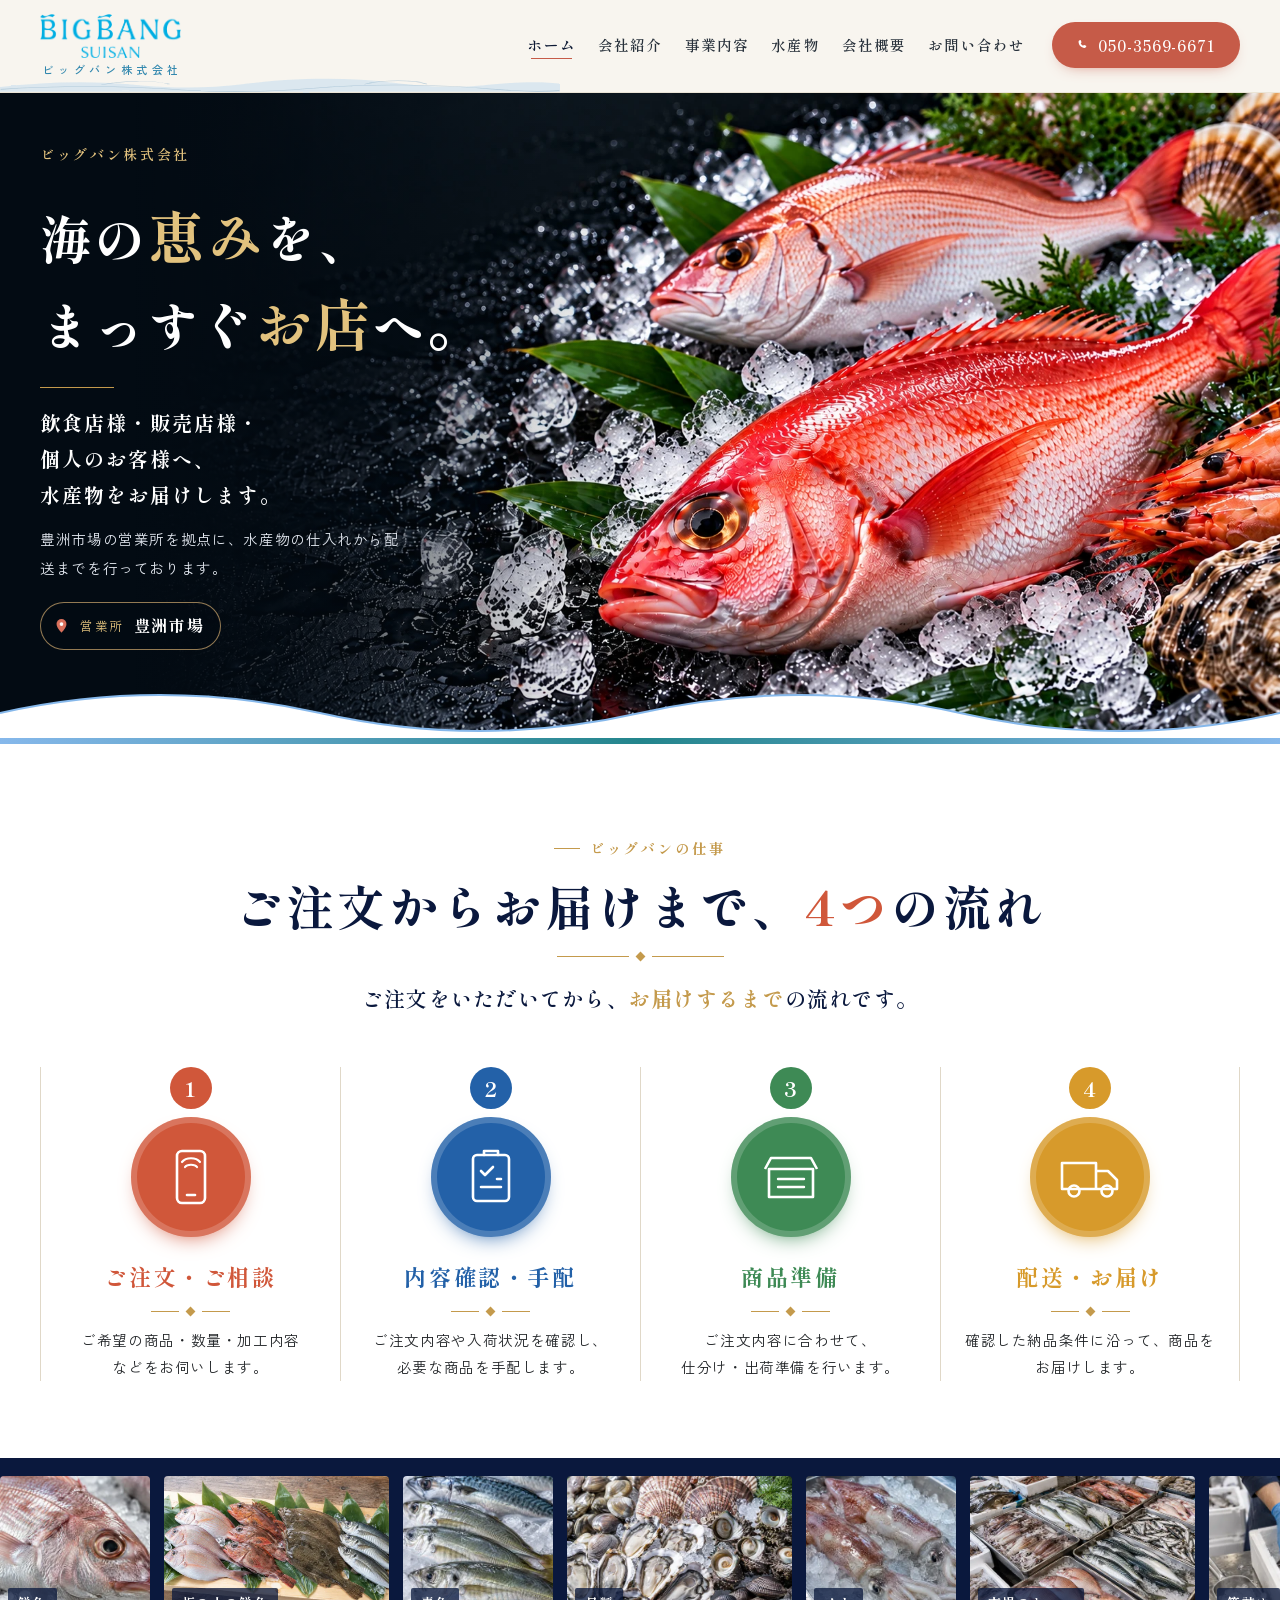
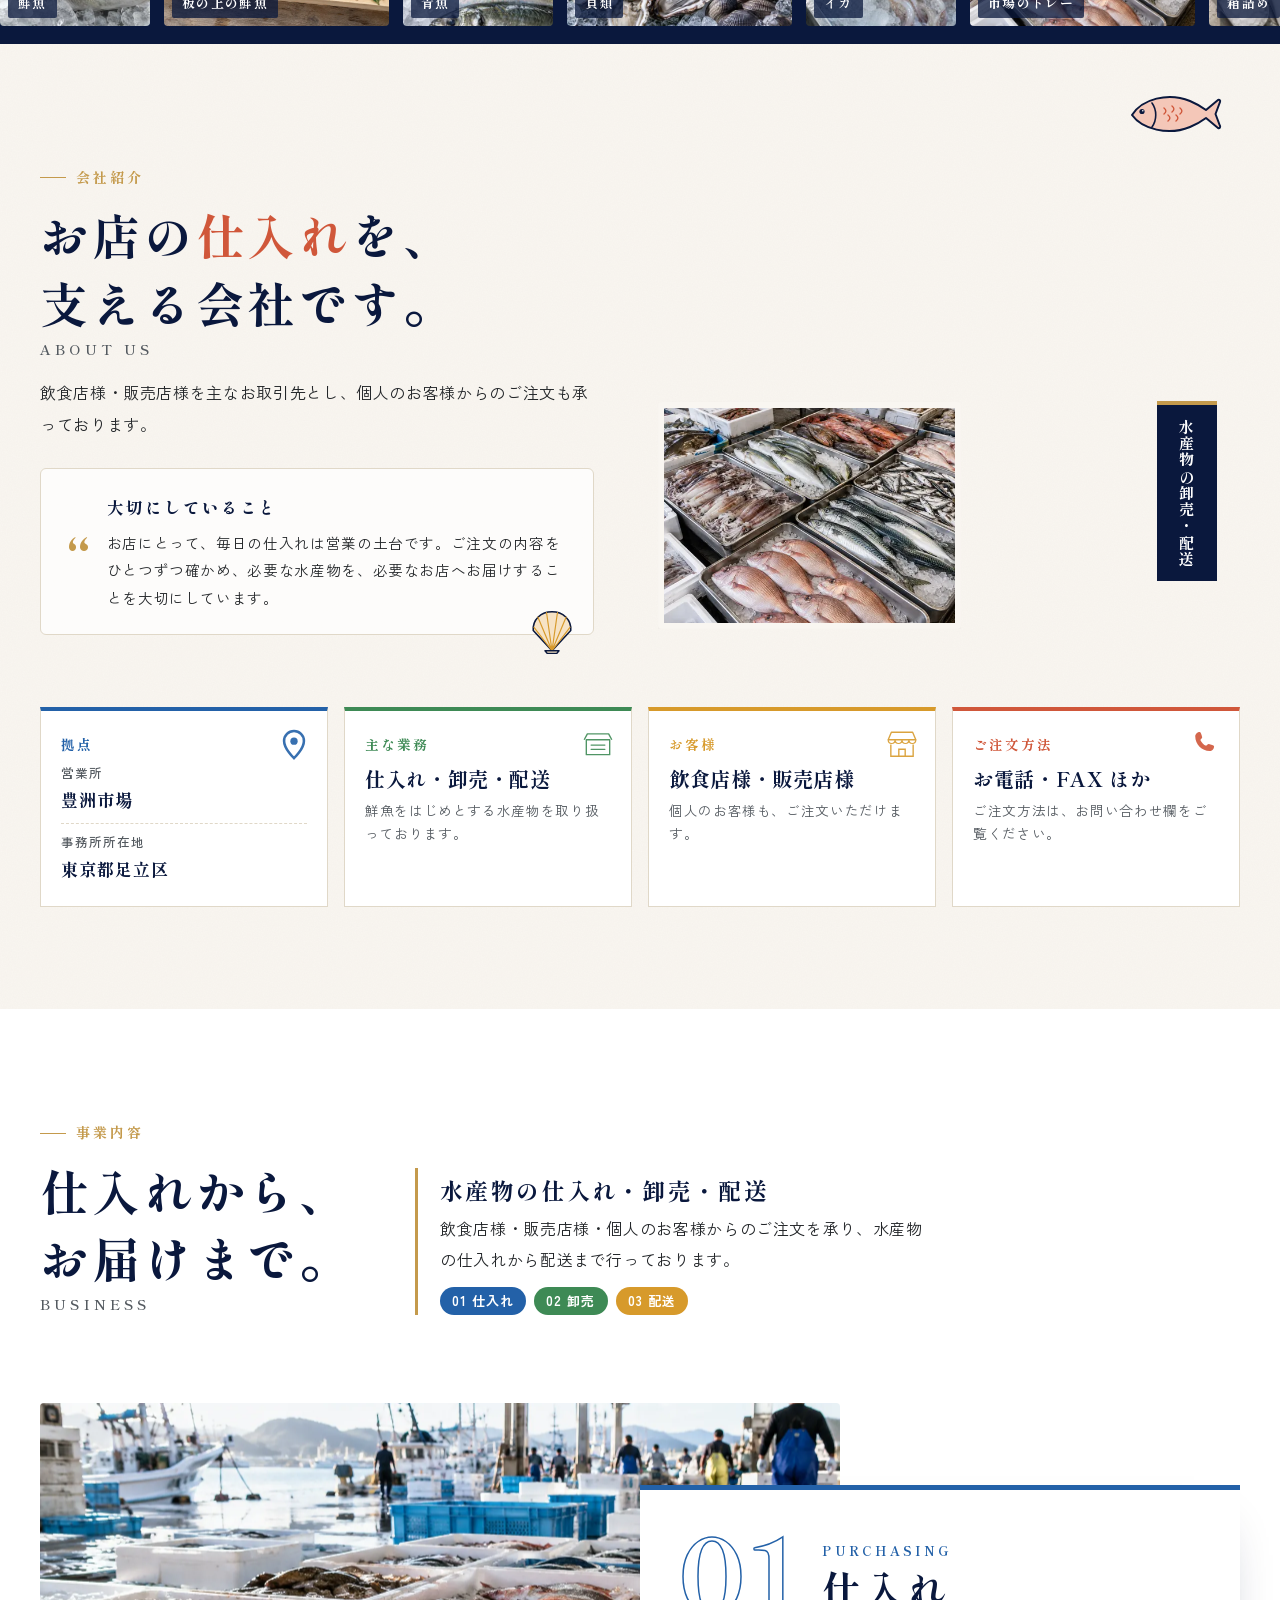
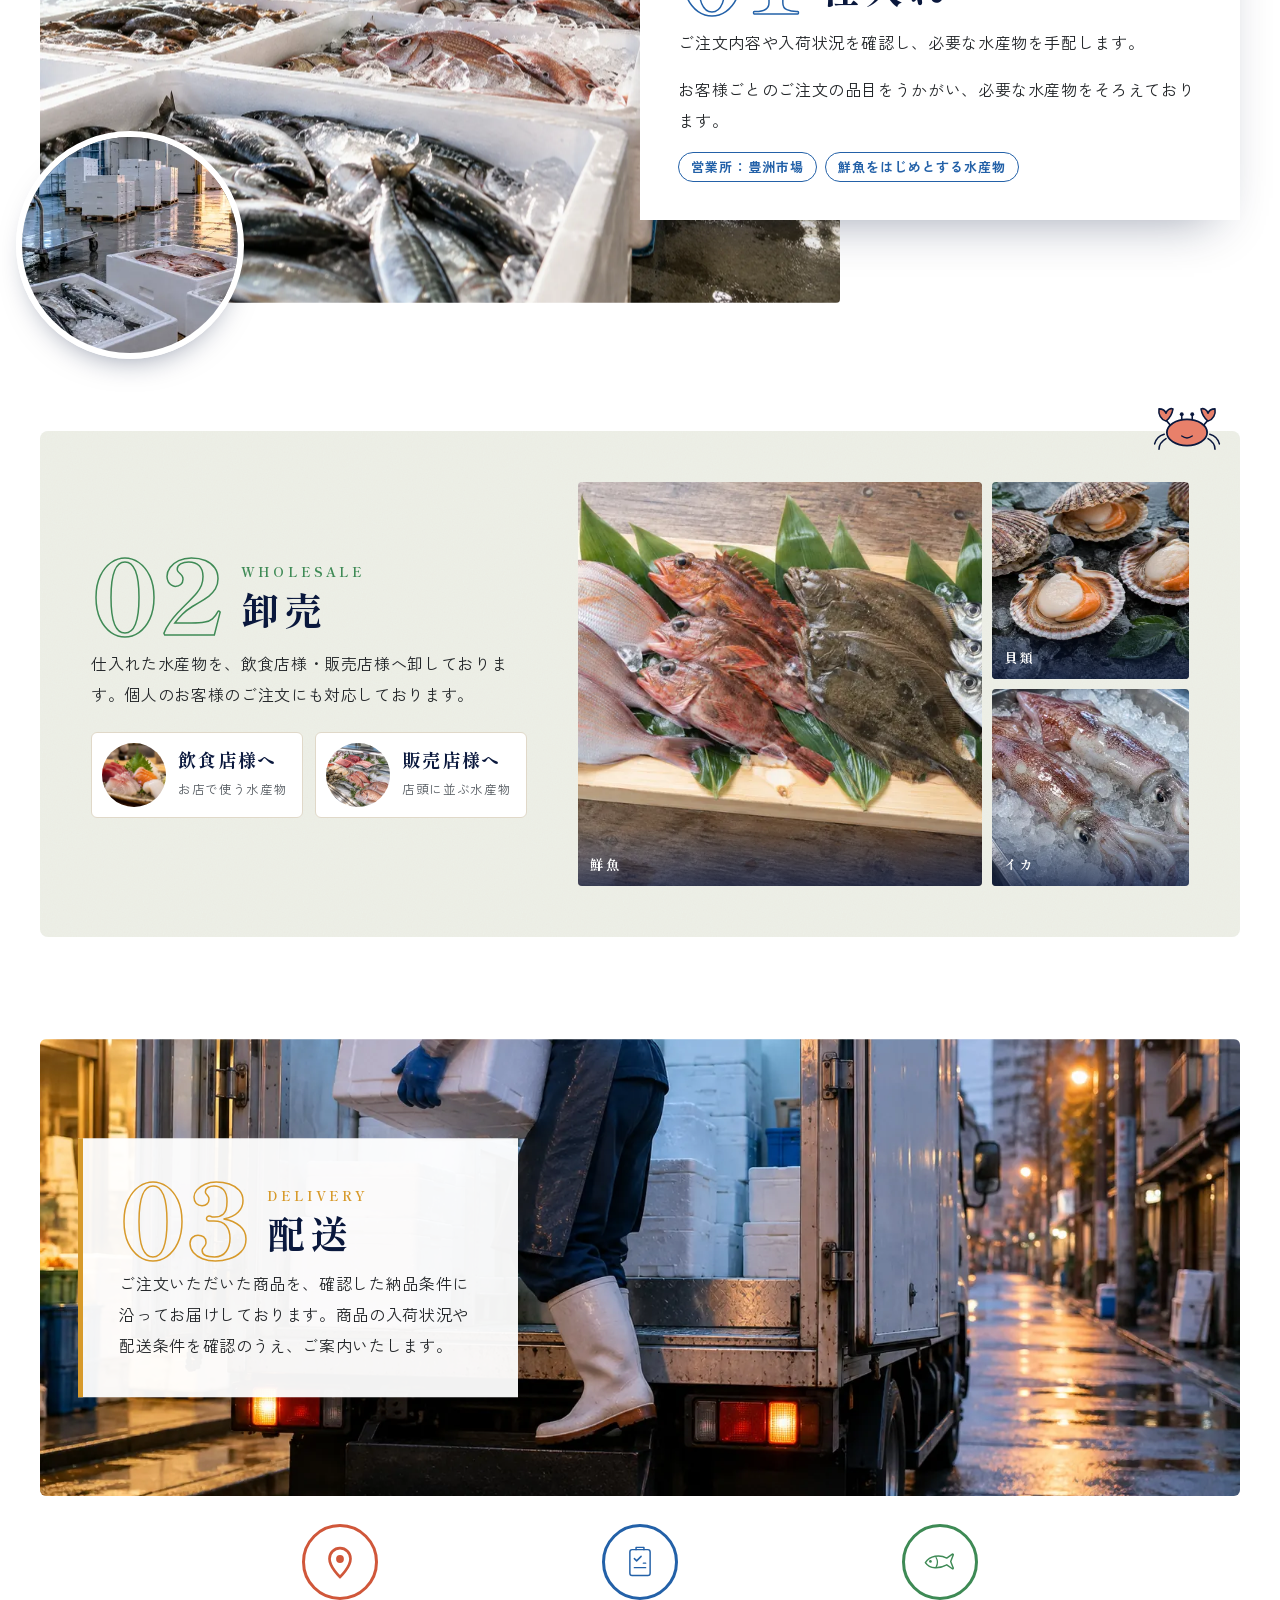
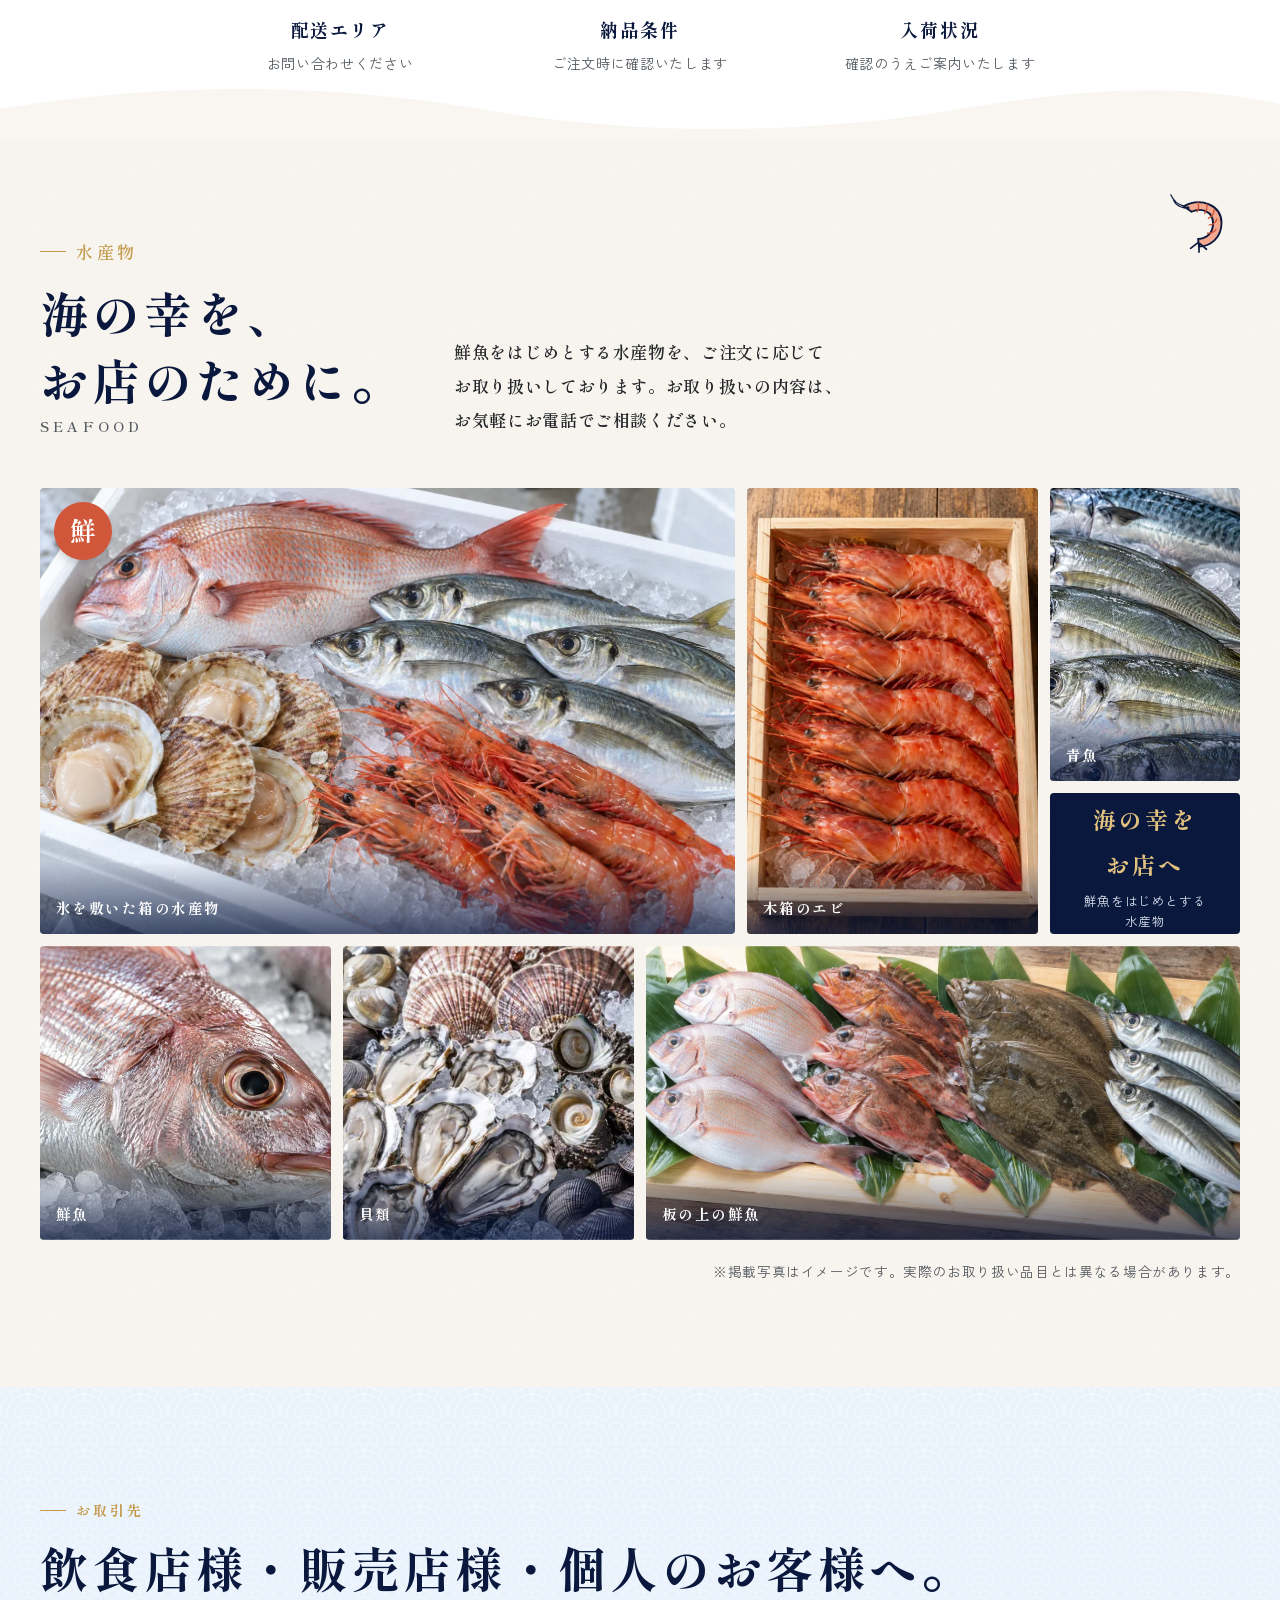
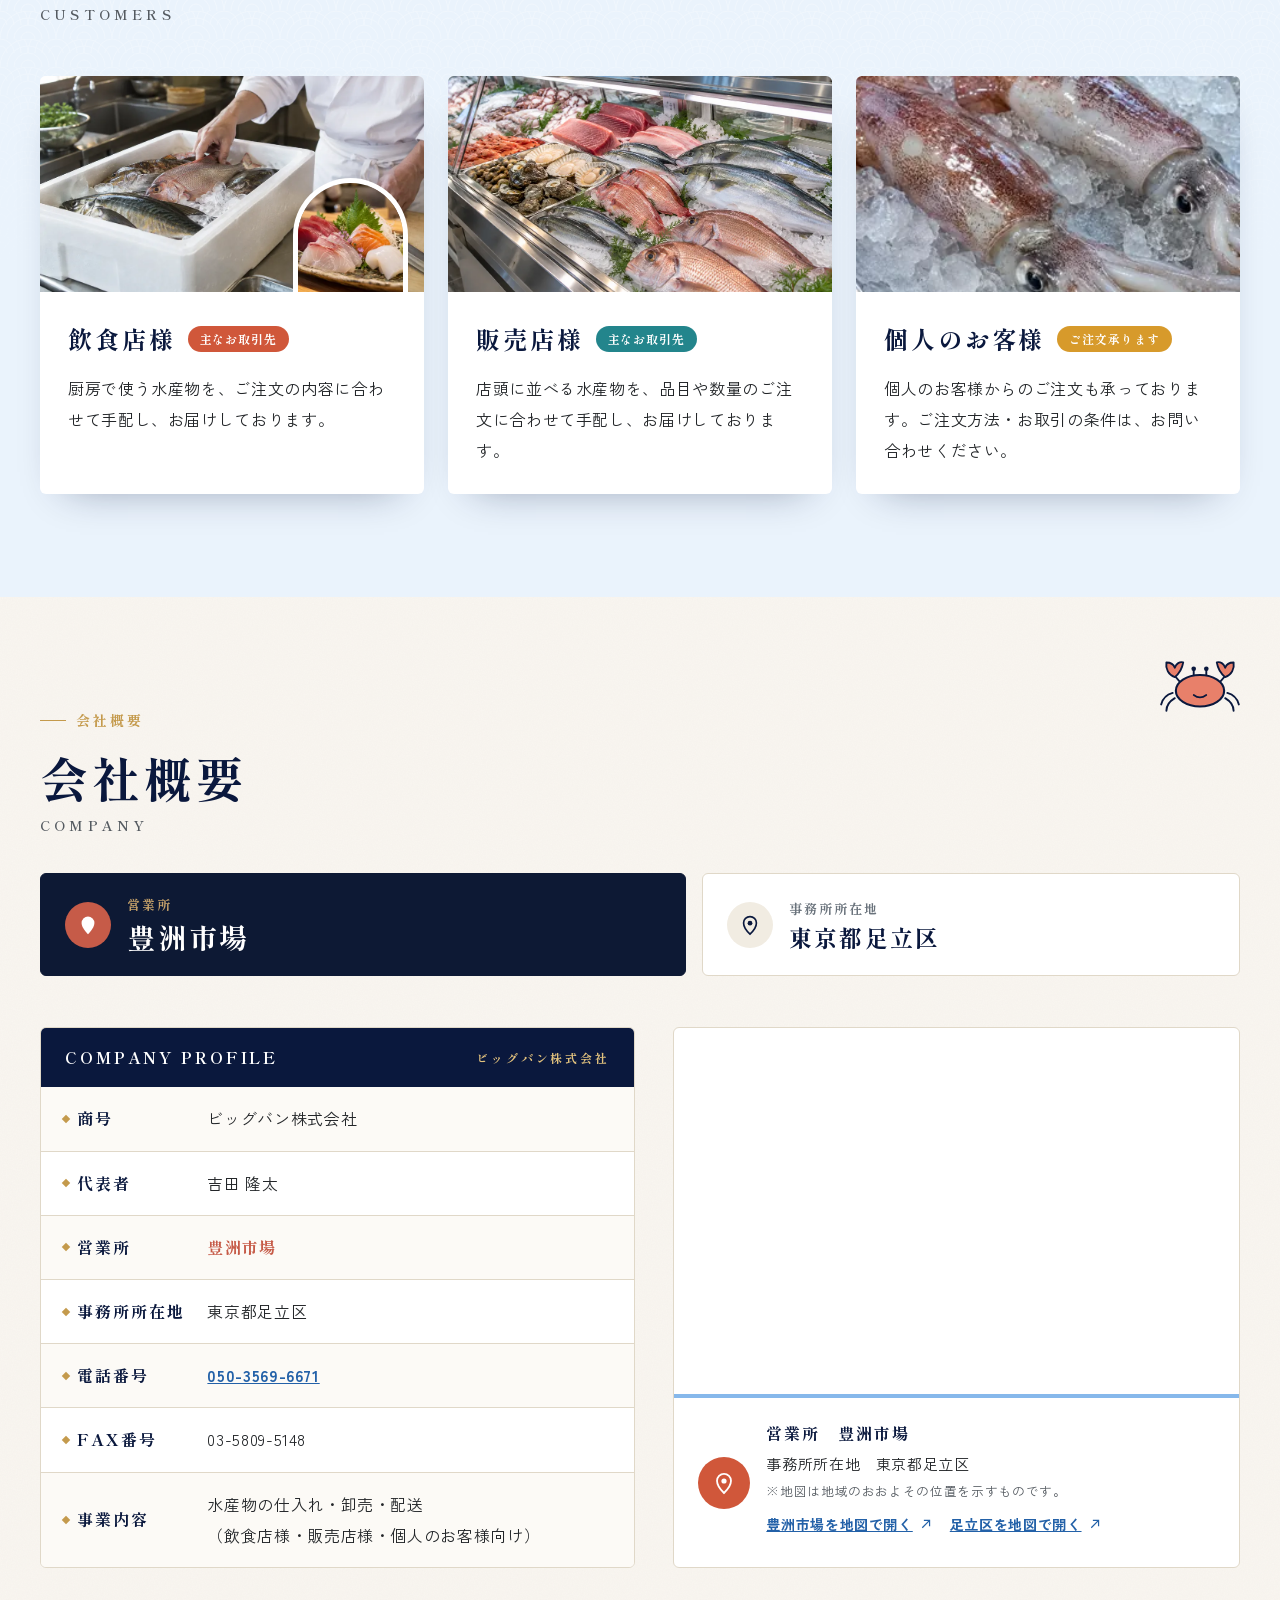
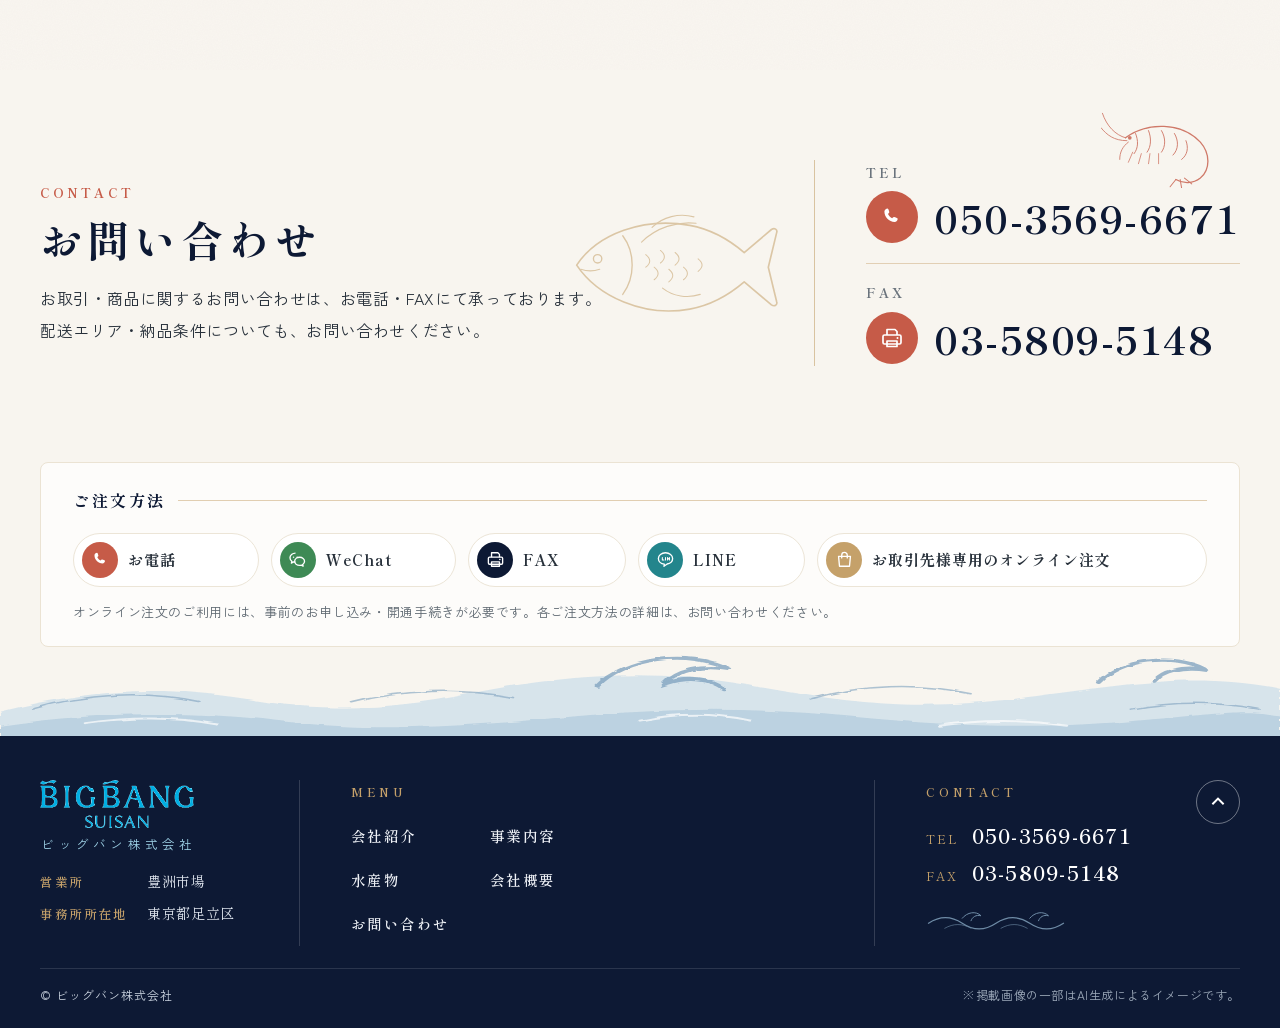
==== index.html @ 85c8528f "初版公開：ビッグバン株式会社 公式サイト v1.0.0 - index.html（トップページ）、404.html、robots.txt - assets/css・js・images に整理（相対パス" ====
<!DOCTYPE html>
<html lang="ja">
<head>
<meta charset="UTF-8">
<meta name="viewport" content="width=device-width, initial-scale=1">
<title>ビッグバン株式会社｜東京都足立区の水産会社</title>
<meta name="description" content="ビッグバン株式会社は、豊洲市場に営業所、東京都足立区に事務所を置き、水産物の仕入れ・卸売・配送を行う水産会社です。ご注文・お取引のご相談はお問い合わせください。">
<meta name="format-detection" content="telephone=no">
<meta property="og:title" content="ビッグバン株式会社">
<meta property="og:type" content="website">
<meta property="og:site_name" content="ビッグバン株式会社">
<meta property="og:locale" content="ja_JP">
<meta property="og:description" content="東京都足立区の水産会社、ビッグバン株式会社の会社案内です。">
<meta name="theme-color" content="#f8f5ef">
<link rel="icon" href="assets/images/favicon.svg" type="image/svg+xml">
<link rel="preconnect" href="https://fonts.googleapis.com">
<link rel="preconnect" href="https://fonts.gstatic.com" crossorigin>
<link rel="stylesheet" href="https://fonts.googleapis.com/css2?family=Shippori+Mincho:wght@500;600;700;800&amp;family=Zen+Kaku+Gothic+New:wght@400;500;700&amp;display=swap">
<link rel="stylesheet" href="assets/css/style.css">
</head>
<body>
<a class="skip" href="#main">本文へ移動</a>

<svg class="sprite" width="0" height="0" aria-hidden="true">
  <symbol id="tel" viewBox="0 0 24 24"><path d="M7.6 3.5c.8 0 1.4 2.4 1.7 3.6.2.8-.9 1.5-1.3 2 .8 1.7 2.4 3.4 4.1 4.2.5-.4 1.2-1.5 2-1.3 1.2.3 3.6.9 3.6 1.7 0 1.6-1.4 3.3-3.1 3.3C9.1 17 4.4 12.3 4.4 6.6c0-1.7 1.6-3.1 3.2-3.1z" fill="currentColor"/></symbol>
  <symbol id="i-fish" viewBox="0 0 64 64"><path d="M6 33c8-12 25-15 38-8l10-7c1-.5 2 .4 1.5 1.5L51 31l4.5 11.5c.5 1.1-.5 2-1.5 1.5l-10-7C31 44 14 45 6 33z" fill="none" stroke="currentColor" stroke-width="2.6" stroke-linejoin="round"/><circle cx="15" cy="31" r="2.4" fill="currentColor"/><path d="M25 24c3 5 3 12 0 17" fill="none" stroke="currentColor" stroke-width="2.2" stroke-linecap="round"/></symbol>
  <symbol id="i-box" viewBox="0 0 64 64"><path d="M10 24h44v28H10z" fill="none" stroke="currentColor" stroke-width="2.6" stroke-linejoin="round"/><path d="M6 24l6-11h40l6 11" fill="none" stroke="currentColor" stroke-width="2.6" stroke-linejoin="round"/><path d="M19 34h26M19 42h26" stroke="currentColor" stroke-width="2.4" stroke-linecap="round"/></symbol>
  <symbol id="i-truck" viewBox="0 0 64 64"><path d="M4 18h34v26H4zM38 26h12l9 9v9H38z" fill="none" stroke="currentColor" stroke-width="2.6" stroke-linejoin="round"/><circle cx="16" cy="46" r="5.5" fill="none" stroke="currentColor" stroke-width="2.6"/><circle cx="49" cy="46" r="5.5" fill="none" stroke="currentColor" stroke-width="2.6"/></symbol>
  <symbol id="i-phone" viewBox="0 0 64 64"><rect x="18" y="6" width="28" height="52" rx="5" fill="none" stroke="currentColor" stroke-width="2.6"/><path d="M28 50h8" stroke="currentColor" stroke-width="2.6" stroke-linecap="round"/><path d="M26 22c2-3 10-3 12 0M23 17c4-5 14-5 18 0" fill="none" stroke="currentColor" stroke-width="2.2" stroke-linecap="round"/></symbol>
  <symbol id="i-shop" viewBox="0 0 64 64"><path d="M6 24l6-14h40l6 14z" fill="none" stroke="currentColor" stroke-width="2.6" stroke-linejoin="round"/><path d="M6 24c0 4 3 7 6.5 7S19 28 19 24c0 4 3 7 6.5 7S32 28 32 24c0 4 3 7 6.5 7S45 28 45 24c0 4 3 7 6.5 7S58 28 58 24" fill="none" stroke="currentColor" stroke-width="2.2"/><path d="M11 33v22h42V33M26 55V42h12v13" fill="none" stroke="currentColor" stroke-width="2.6"/></symbol>
  <symbol id="i-check" viewBox="0 0 64 64"><g fill="none" stroke="currentColor" stroke-width="2.6" stroke-linejoin="round" stroke-linecap="round"><rect x="14" y="10" width="36" height="46" rx="4"/><path d="M25 10V6h14v4"/><path d="M22 26l4 4 8-8M22 42h20M38 34h4"/></g></symbol>
  <symbol id="i-pin" viewBox="0 0 24 24"><path d="M12 22s7-6.6 7-12.2A7 7 0 0 0 5 9.8C5 15.4 12 22 12 22z" fill="none" stroke="currentColor" stroke-width="1.8"/><circle cx="12" cy="10" r="2.6" fill="currentColor"/></symbol>
  <filter id="ink-rough" x="-5%" y="-20%" width="110%" height="140%"><feTurbulence type="fractalNoise" baseFrequency=".035 .09" numOctaves="2" seed="7"/><feDisplacementMap in="SourceGraphic" scale="6"/></filter>
  <symbol id="ink-wave-wide" viewBox="0 0 1200 160"><g filter="url(#ink-rough)"><path d="M0 112C80 78 150 70 230 92S370 108 440 84 600 40 700 70 860 112 960 90 1120 50 1200 76V160H0z" fill="#c9dcea" opacity=".75"/><path d="M0 134C90 112 180 110 260 126S420 138 520 122 700 104 800 120 980 140 1080 124 1170 112 1200 118V160H0z" fill="#9dbdd6" opacity=".55"/><path d="M560 72c24-44 86-58 124-26-26-8-50 2-60 22 22-12 44-6 54 8M1030 66c20-36 70-46 100-20-22-6-40 2-48 18" fill="none" stroke="#6f97b8" stroke-width="5" stroke-linecap="round" opacity=".75"/><path d="M30 108c50-24 104-30 156-12M330 98c46-20 100-24 150-8M760 92c46-22 100-26 150-8M1060 108c40-12 80-12 120 0" fill="none" stroke="#6f97b8" stroke-width="2.4" stroke-linecap="round" opacity=".6"/><path d="M80 130c40-10 84-10 124 2M600 126c34-12 70-12 104 0M880 134c40-10 80-10 120 0" fill="none" stroke="#ffffff" stroke-width="3" stroke-linecap="round" opacity=".7"/></g></symbol>
  <symbol id="ink-wave-thin" viewBox="0 0 600 60"><g filter="url(#ink-rough)"><path d="M0 40c50-18 100-22 150-6 40 12 76 10 112-4 50-20 110-24 160-4 40 16 70 18 104 6 30-10 52-10 74-4v28H0z" fill="#d3e4ef" opacity=".9"/><path d="M0 48c70-14 130-12 196 2 50 10 96 6 140-6 60-16 130-14 196 4 30 8 50 8 68 4" fill="none" stroke="#8fb2cc" stroke-width="2" stroke-linecap="round" opacity=".7"/><path d="M110 32c22-14 52-16 70-2M392 30c20-14 50-14 66 0" fill="none" stroke="#8fb2cc" stroke-width="1.6" stroke-linecap="round" opacity=".7"/></g></symbol>
  <symbol id="wave-lines" viewBox="0 0 240 40"><g fill="none" stroke="currentColor" stroke-linecap="round"><path d="M4 26c18-12 36-12 54 0s36 12 54 0 36-12 54 0 36 12 54 0" stroke-width="2"/><path d="M30 34c14-8 28-8 42 0M120 34c14-8 28-8 42 0" stroke-width="1.4" opacity=".7"/><path d="M58 18c8-10 22-12 30-4-8-2-14 2-16 8M166 18c8-10 22-12 30-4-8-2-14 2-16 8" stroke-width="1.6"/></g></symbol>
  <symbol id="fish-line" viewBox="0 0 220 120"><g fill="none" stroke="currentColor" stroke-linecap="round" stroke-linejoin="round"><path d="M14 62c20-30 64-46 108-38 22 4 38 14 52 26l26-22c3-2 6 0 5 3l-8 33 8 33c1 3-2 5-5 3l-26-22c-14 12-30 22-52 26C78 112 34 92 14 62z" stroke-width="1.6"/><path d="M58 34c12 16 12 40 0 56" stroke-width="1.3"/><path d="M76 40c14-14 34-20 52-18M86 26c10-10 26-14 40-10" stroke-width="1.1"/><path d="M80 52c5 4 5 8 0 12M94 48c5 4 5 8 0 12M108 50c5 4 5 8 0 12M88 64c5 4 5 8 0 12M102 66c5 4 5 8 0 12M116 64c5 4 5 8 0 12M130 56c5 4 5 8 0 12" stroke-width="1"/><path d="M96 84c10 8 24 10 36 6" stroke-width="1.1"/><circle cx="34" cy="56" r="4" stroke-width="1.3"/><path d="M18 66c6 2 12 2 18 0" stroke-width="1.1"/></g></symbol>
  <symbol id="ebi-line" viewBox="0 0 160 110"><g fill="none" stroke="currentColor" stroke-linecap="round" stroke-linejoin="round"><path d="M34 40c30-22 78-22 104 6 14 16 14 38 0 50-10 8-24 8-34 2" stroke-width="1.8"/><path d="M48 34c4 10 4 20-2 28M66 30c4 10 4 22-2 30M84 30c6 10 6 22 0 30M102 34c6 10 6 22-2 30M118 44c4 10 2 20-6 26" stroke-width="1.3"/><path d="M104 98l-8 10M110 98l2 12M116 96l10 8" stroke-width="1.4"/><path d="M34 40C20 36 8 24 2 6M36 44C18 44 8 36 0 26M38 46c-8 6-12 14-12 24" stroke-width="1.2"/><path d="M44 60l-6 14M56 62l-4 14M68 62l-2 14M80 62v14" stroke-width="1.1"/><circle cx="40" cy="40" r="2.6" fill="currentColor" stroke="none"/></g></symbol>
  <symbol id="i-fax" viewBox="0 0 24 24"><g fill="none" stroke="currentColor" stroke-width="1.7" stroke-linejoin="round"><path d="M7 9V3.5h8l2 2V9"/><rect x="3" y="9" width="18" height="9" rx="1.5"/><path d="M7 15h10v5.5H7z"/></g><circle cx="17.5" cy="12" r="1" fill="currentColor"/></symbol>
  <symbol id="i-chat2" viewBox="0 0 24 24"><g fill="none" stroke="currentColor" stroke-width="1.7" stroke-linejoin="round"><path d="M9.5 4C5.4 4 2.5 6.6 2.5 9.8c0 1.8.9 3.4 2.4 4.4l-.6 2.3 2.7-1.4c.8.2 1.6.3 2.5.3"/><path d="M14.8 9.2c-3.6 0-6.4 2.3-6.4 5.1s2.8 5.1 6.4 5.1c.7 0 1.4-.1 2-.3l2.3 1.2-.5-2c1.4-.9 2.3-2.4 2.3-4 0-2.8-2.8-5.1-6.1-5.1z"/></g><circle cx="7" cy="9" r=".9" fill="currentColor"/><circle cx="11.5" cy="9" r=".9" fill="currentColor"/></symbol>
  <symbol id="i-chat" viewBox="0 0 24 24"><path d="M12 3.5c-5 0-9 3.2-9 7.2 0 3.6 3.2 6.6 7.5 7.1l-.4 2.7 4-2.8c3.8-.8 6.9-3.6 6.9-7 0-4-4-7.2-9-7.2z" fill="none" stroke="currentColor" stroke-width="1.7" stroke-linejoin="round"/><path d="M8 9.5v3.2h2M12 9.5v3.2M14.5 12.7V9.5l2.5 3.2V9.5" fill="none" stroke="currentColor" stroke-width="1.3" stroke-linecap="round" stroke-linejoin="round"/></symbol>
  <symbol id="i-bag" viewBox="0 0 24 24"><g fill="none" stroke="currentColor" stroke-width="1.7" stroke-linejoin="round"><path d="M4.5 8h15l-1.2 12.5H5.7z"/><path d="M8.5 10V6.5a3.5 3.5 0 0 1 7 0V10" stroke-linecap="round"/></g></symbol>
  <symbol id="i-pin2" viewBox="0 0 24 24"><path d="M12 22s7-6.6 7-12.2A7 7 0 0 0 5 9.8C5 15.4 12 22 12 22z" fill="currentColor"/><circle cx="12" cy="10" r="2.6" fill="#fff"/></symbol>
  <symbol id="tai" viewBox="0 0 120 60"><path d="M10 31c10-16 36-23 58-14 7 3 12 6 16 9l12-10c1.5-.6 2.6.6 2 2l-4.5 12 4.5 12c.6 1.4-.5 2.6-2 2l-12-10c-4 3-9 6-16 9-22 9-48 2-58-12z" fill="#f4c7b8" stroke="#0a183d" stroke-width="2" stroke-linejoin="round"/><path d="M30 19c5 7 5 17 0 24" fill="none" stroke="#0a183d" stroke-width="1.6" stroke-linecap="round"/><path d="M42 24c2.5 2 2.5 4 0 6M50 22c2.5 2 2.5 4 0 6M58 24c2.5 2 2.5 4 0 6M46 31c2.5 2 2.5 4 0 6M54 31c2.5 2 2.5 4 0 6" fill="none" stroke="#d0573a" stroke-width="1.4" stroke-linecap="round"/><circle cx="20" cy="27.5" r="2.6" fill="#0a183d"/><circle cx="20.8" cy="26.7" r=".8" fill="#fff"/></symbol>
  <symbol id="ebi" viewBox="0 0 64 64"><path d="M16 14C34 4 56 13 56 32c0 16-12 25-24 25l-1-8c10 0 16-7 16-17 0-12-12-17-23-12z" fill="#f2a98f" stroke="#0a183d" stroke-width="2" stroke-linejoin="round"/><path d="M31 10c1 4 1 7-1 10M40 12c1 3 0 7-2 10M48 18c0 3-2 7-6 9M51 28c-1 4-5 6-8 6M50 39c-2 3-6 4-9 4" fill="none" stroke="#d0573a" stroke-width="1.5" stroke-linecap="round"/><path d="M31 53l-8 6M32 55v8M33 54l7 6" fill="none" stroke="#0a183d" stroke-width="1.8" stroke-linecap="round"/><path d="M16 14C9 12 4 7 2 2M17 16C11 15 7 12 5 8" fill="none" stroke="#0a183d" stroke-width="1.4" stroke-linecap="round"/><circle cx="20" cy="16" r="1.8" fill="#0a183d"/></symbol>
  <symbol id="kani" viewBox="0 0 80 60"><path d="M14 38c-7 2-10 7-11 11M16 43c-5 3-8 7-8 12M66 38c7 2 10 7 11 11M64 43c5 3 8 7 8 12" fill="none" stroke="#0a183d" stroke-width="1.8" stroke-linecap="round"/><path d="M16 23c-6-2-9-8-8-14 5 0 7 2 8 5 1-4 5-6 8-5-1 6-3 10-8 14z" fill="#e8806a" stroke="#0a183d" stroke-width="1.8" stroke-linejoin="round"/><path d="M64 23c6-2 9-8 8-14-5 0-7 2-8 5-1-4-5-6-8-5 1 6 3 10 8 14z" fill="#e8806a" stroke="#0a183d" stroke-width="1.8" stroke-linejoin="round"/><path d="M17 23l6 7M63 23l-6 7" stroke="#0a183d" stroke-width="1.8" stroke-linecap="round"/><ellipse cx="40" cy="36" rx="23" ry="15" fill="#e8806a" stroke="#0a183d" stroke-width="2"/><path d="M34 21v-5M46 21v-5" stroke="#0a183d" stroke-width="1.8" stroke-linecap="round"/><circle cx="34" cy="15" r="2.2" fill="#0a183d"/><circle cx="46" cy="15" r="2.2" fill="#0a183d"/><path d="M34 40c4 3 8 3 12 0" fill="none" stroke="#0a183d" stroke-width="1.6" stroke-linecap="round"/></symbol>
  <symbol id="kai" viewBox="0 0 64 60"><path d="M32 56L8 30C7 16 18 6 32 6s25 10 24 24z" fill="#f6e3c6" stroke="#0a183d" stroke-width="2" stroke-linejoin="round"/><path d="M32 56L14 13M32 56l-7-49M32 56l7-49M32 56L50 13M32 56L9 26M32 56l23-30" fill="none" stroke="#d79a2b" stroke-width="1.5" stroke-linecap="round"/><path d="M23 56h18l-3 3.5H26z" fill="#f6e3c6" stroke="#0a183d" stroke-width="1.8" stroke-linejoin="round"/></symbol>
</svg>

<header class="hd">
  <div class="wrap hd-in">
    <a class="brand" href="#top" aria-label="ビッグバン株式会社 トップへ">
      <img class="brand-logo" src="assets/images/logo-bigbang-suisan.png" width="301" height="94" alt="BIGBANG SUISAN">
      <span><span class="brand-name">ビッグバン株式会社</span><span class="brand-sub"><span class="nb">水産物の仕入れ・卸売・配送</span><span class="sep">｜</span><span class="nb">東京都足立区</span></span></span>
    </a>
    <p class="hd-tag"><span>水産物の仕入れ・卸売・配送</span><span><b>営業所</b>豊洲市場</span></p>
    <button class="menu-btn" type="button" aria-expanded="false" aria-controls="gnav" aria-label="メニューを開く"><span></span></button>
    <nav class="gnav" id="gnav" aria-label="メインメニュー">
      <ul>
        <li><a href="#top" aria-current="page">ホーム</a></li>
        <li><a href="#about">会社紹介</a></li>
        <li><a href="#business">事業内容</a></li>
        <li><a href="#goods">水産物</a></li>
        <li><a href="#company">会社概要</a></li>
        <li><a href="#contact">お問い合わせ</a></li>
        <li><a class="tel-nav" href="tel:05035696671"><svg aria-hidden="true"><use href="#tel"/></svg><span class="tel">050-3569-6671</span></a></li>
      </ul>
    </nav>
  </div>
  <svg class="hd-wave" viewBox="0 0 600 60" preserveAspectRatio="none" aria-hidden="true"><use href="#ink-wave-thin"/></svg>
</header>

<main id="main" tabindex="-1">
  <section class="hero hero-photo" id="top" aria-label="トップ">
  <figure class="hero-photo-bg"><img src="assets/images/hero-seafood-1672.webp" srcset="assets/images/hero-seafood-1000.webp 1000w, assets/images/hero-seafood-1672.webp 1672w" sizes="(max-width:640px) 160vw, (max-width:960px) 120vw, 1200px" width="1672" height="941" alt="氷の上に並ぶ鮮魚と海の幸のイメージ" fetchpriority="high"></figure>
  <div class="wrap hero-photo-in">
    <div class="hero-photo-txt no-cta">
      <h1>ビッグバン株式会社</h1>
      <p class="catch"><span class="nb">海の<b>恵み</b>を、</span><br><span class="nb">まっすぐ<b>お店</b>へ。</span></p>
      <p class="hero-photo-sub">飲食店様・販売店様・<br>個人のお客様へ、<br>水産物をお届けします。</p>
      <p class="hero-lead">豊洲市場の営業所を拠点に、水産物の仕入れから配送までを行っております。</p>
      <p class="hero-base"><svg aria-hidden="true"><use href="#i-pin2"/></svg><span class="hb-k">営業所</span><span class="hb-v">豊洲市場</span></p>
    </div>
  </div>
  <svg aria-hidden="true" class="wave-bottom" preserveaspectratio="none" viewbox="0 0 1440 56"><path d="M0 30c120-24 240-24 360 0s240 24 360 0 240-24 360 0 240 24 360 0v26H0z" fill="#ffffff"></path><path d="M0 30c120-24 240-24 360 0s240 24 360 0 240-24 360 0 240 24 360 0" fill="none" stroke="#86b8eb" stroke-width="2"></path></svg>
</section>
  <section class="pillars" aria-labelledby="p-h">
    <div class="wrap center">
      <p class="kicker">ビッグバンの仕事</p>
      <h2 class="h2" id="p-h"><span class="nb">ご注文から</span><span class="nb">お届けまで、</span><span class="nb"><em>4つ</em>の流れ</span></h2>
      <p class="dia" aria-hidden="true"><i></i></p>
      <p class="lead"><span class="nb">ご注文をいただいてから、</span><span class="nb"><b>お届けするまで</b>の流れです。</span></p>
      <ol class="p-list">
        <li class="rv c-shu"><span class="p-no">1</span><span class="p-ic"><svg aria-hidden="true"><use href="#i-phone"/></svg></span><h3><span class="nb">ご注文・</span><span class="nb">ご相談</span></h3><p class="dia" aria-hidden="true"><i></i></p><p><span class="nb">ご希望の商品・</span><span class="nb">数量・加工内容</span><span class="nb">などを</span><span class="nb">お伺いします。</span></p></li>
        <li class="rv d1 c-ruri"><span class="p-no">2</span><span class="p-ic"><svg aria-hidden="true"><use href="#i-check"/></svg></span><h3><span class="nb">内容確認・</span><span class="nb">手配</span></h3><p class="dia" aria-hidden="true"><i></i></p><p><span class="nb">ご注文内容や</span><span class="nb">入荷状況を確認し、</span><span class="nb">必要な商品を</span><span class="nb">手配します。</span></p></li>
        <li class="rv d2 c-take"><span class="p-no">3</span><span class="p-ic"><svg aria-hidden="true"><use href="#i-box"/></svg></span><h3>商品準備</h3><p class="dia" aria-hidden="true"><i></i></p><p><span class="nb">ご注文内容に</span><span class="nb">合わせて、</span><span class="nb">仕分け・出荷準備を</span><span class="nb">行います。</span></p></li>
        <li class="rv d3 c-yamabuki"><span class="p-no">4</span><span class="p-ic"><svg aria-hidden="true"><use href="#i-truck"/></svg></span><h3><span class="nb">配送・</span><span class="nb">お届け</span></h3><p class="dia" aria-hidden="true"><i></i></p><p><span class="nb">確認した</span><span class="nb">納品条件に沿って、</span><span class="nb">商品を</span><span class="nb">お届けします。</span></p></li>
      </ol>
    </div>
  </section>
  <section class="strip" aria-label="水産物と仕事のイメージ写真">
    <div class="strip-track">
      <figure><img src="assets/images/fresh-fish-320.webp" width="320" height="320" alt="氷の上の鮮魚のイメージ"><figcaption>鮮魚</figcaption></figure>
      <figure><img src="assets/images/seafood-board-760.webp" width="760" height="507" alt="板の上に並ぶ鮮魚のイメージ"><figcaption>板の上の鮮魚</figcaption></figure>
      <figure><img src="assets/images/blue-fish-320.webp" width="320" height="320" alt="氷の上の青魚のイメージ"><figcaption>青魚</figcaption></figure>
      <figure><img src="assets/images/shellfish-560.webp" width="560" height="373" alt="氷の上の貝類のイメージ"><figcaption>貝類</figcaption></figure>
      <figure><img src="assets/images/squid-320.webp" width="320" height="320" alt="氷の上のイカのイメージ"><figcaption>イカ</figcaption></figure>
      <figure><img src="assets/images/market-trays-560.webp" width="560" height="373" alt="トレーに並ぶ水産物のイメージ"><figcaption>市場のトレー</figcaption></figure>
      <figure><img src="assets/images/packing-480.webp" width="480" height="320" alt="鮮魚を氷の箱に入れるイメージ"><figcaption>箱詰め</figcaption></figure>
      <figure aria-hidden="true"><img src="assets/images/fresh-fish-320.webp" width="320" height="320" alt=""><figcaption>鮮魚</figcaption></figure>
      <figure aria-hidden="true"><img src="assets/images/seafood-board-760.webp" width="760" height="507" alt=""><figcaption>板の上の鮮魚</figcaption></figure>
      <figure aria-hidden="true"><img src="assets/images/blue-fish-320.webp" width="320" height="320" alt=""><figcaption>青魚</figcaption></figure>
      <figure aria-hidden="true"><img src="assets/images/shellfish-560.webp" width="560" height="373" alt=""><figcaption>貝類</figcaption></figure>
      <figure aria-hidden="true"><img src="assets/images/squid-320.webp" width="320" height="320" alt=""><figcaption>イカ</figcaption></figure>
      <figure aria-hidden="true"><img src="assets/images/market-trays-560.webp" width="560" height="373" alt=""><figcaption>市場のトレー</figcaption></figure>
      <figure aria-hidden="true"><img src="assets/images/packing-480.webp" width="480" height="320" alt=""><figcaption>箱詰め</figcaption></figure>
    </div>
  </section>
  <section class="about washi" id="about" aria-labelledby="about-h">
    <svg class="x1 deco-fish sway" viewBox="0 0 120 60" aria-hidden="true"><use href="#tai"/></svg>
    <div class="wrap">
      <div class="about-grid">
        <div class="about-txt rv">
          <p class="kicker">会社紹介</p>
          <h2 class="h2" id="about-h"><span class="nb">お店の<em>仕入れ</em>を、</span><br><span class="nb">支える会社です。</span><span class="en">ABOUT US</span></h2>
          <p>飲食店様・販売店様を主なお取引先とし、個人のお客様からのご注文も承っております。</p>
          <div class="promise promise-in">
            <span class="q" aria-hidden="true">“</span>
            <div>
              <h3>大切にしていること</h3>
              <p>お店にとって、毎日の仕入れは営業の土台です。ご注文の内容をひとつずつ確かめ、必要な水産物を、必要なお店へお届けすることを大切にしています。</p>
            </div>
            <svg class="x2 deco-fish sway" viewBox="0 0 64 60" aria-hidden="true"><use href="#kai"/></svg>
          </div>
        </div>
        <div class="about-pics">
          <figure class="ap-1 rv-img"><img src="assets/images/fish-market-1600.webp" width="1600" height="1067" alt="朝の水産市場に並ぶ鮮魚の箱のイメージ"></figure>
          <figure class="ap-2 rv-img d2"><img src="assets/images/market-trays-560.webp" width="560" height="373" alt="トレーに並ぶ鮮魚・イカ・青魚のイメージ"></figure>
          <p class="ap-label" aria-hidden="true">水産物の卸売・配送</p>
        </div>
      </div>

      <ul class="facts">
        <li class="rv c-ruri"><svg class="fi" aria-hidden="true"><use href="#i-pin"/></svg><span class="dt">拠点</span><span class="dd bases2"><span class="b2r"><span class="b2k">営業所</span><span class="b2v">豊洲市場</span></span><span class="b2r"><span class="b2k">事務所所在地</span><span class="b2v">東京都足立区</span></span></span></li>
        <li class="rv d1 c-take"><svg class="fi" aria-hidden="true"><use href="#i-box"/></svg><span class="dt">主な業務</span><span class="dd">仕入れ・卸売・配送<small>鮮魚をはじめとする水産物を取り扱っております。</small></span></li>
        <li class="rv d2 c-yamabuki"><svg class="fi" aria-hidden="true"><use href="#i-shop"/></svg><span class="dt">お客様</span><span class="dd">飲食店様・販売店様<small>個人のお客様も、ご注文いただけます。</small></span></li>
        <li class="rv d3 c-shu"><svg class="fi" aria-hidden="true"><use href="#tel"/></svg><span class="dt">ご注文方法</span><span class="dd">お電話・FAX ほか<small>ご注文方法は、お問い合わせ欄をご覧ください。</small></span></li>
      </ul>

    </div>
  </section>
  <section class="biz" id="business" aria-labelledby="biz-h">
    <div class="wrap">
      <div class="biz-head rv">
        <div>
          <p class="kicker">事業内容</p>
          <h2 class="h2" id="biz-h"><span class="nb">仕入れから、</span><br><span class="nb">お届けまで。</span><span class="en">BUSINESS</span></h2>
        </div>
        <div class="lead">
          <b>水産物の仕入れ・卸売・配送</b>
          <p>飲食店様・販売店様・個人のお客様からのご注文を承り、水産物の仕入れから配送まで行っております。</p>
          <p class="flow-mini"><span class="tag c-ruri">01 仕入れ</span><span class="tag c-take">02 卸売</span><span class="tag c-yamabuki">03 配送</span></p>
        </div>
      </div>
      <article class="biz-block b1 c-ruri" aria-labelledby="b1-h">
        <figure class="ph rv-img"><img src="assets/images/fish-market-1600.webp" width="1600" height="1067" alt="朝の水産市場に並ぶ鮮魚の箱のイメージ"></figure>
        <div class="card rv d1">
          <div class="btitle"><span class="bnum" aria-hidden="true">01</span><h3 id="b1-h"><small>PURCHASING</small>仕入れ</h3></div>
          <p>ご注文内容や入荷状況を確認し、必要な水産物を手配します。</p>
          <p>お客様ごとのご注文の品目をうかがい、必要な水産物をそろえております。</p>
          <p class="tags"><span class="tag ol">営業所：豊洲市場</span><span class="tag ol">鮮魚をはじめとする水産物</span></p>
        </div>
        <figure class="ph2 rv d2"><img src="assets/images/cold-storage-480.webp" width="480" height="320" alt="保冷庫に積まれた箱と鮮魚の箱のイメージ"></figure>
      </article>
      <article class="b2 c-take" aria-labelledby="b2-h">
        <div class="txt rv">
          <div class="btitle"><span class="bnum" aria-hidden="true">02</span><h3 id="b2-h"><small>WHOLESALE</small>卸売</h3></div>
          <p>仕入れた水産物を、飲食店様・販売店様へ卸しております。個人のお客様のご注文にも対応しております。</p>
          <ul class="dest">
            <li><img src="assets/images/sashimi-400.webp" width="400" height="267" alt="お刺身の盛り合わせのイメージ"><span><b>飲食店様へ</b><small>お店で使う水産物</small></span></li>
            <li><img src="assets/images/fish-counter-560.webp" width="560" height="373" alt="鮮魚の並ぶショーケースのイメージ"><span><b>販売店様へ</b><small>店頭に並ぶ水産物</small></span></li>
          </ul>
        </div>
        <div class="mosaic rv d1">
          <figure class="m1"><img src="assets/images/seafood-board-760.webp" width="760" height="507" alt="板の上に並ぶ鮮魚のイメージ"><figcaption>鮮魚</figcaption></figure>
          <figure class="m2"><img src="assets/images/scallops-320.webp" width="320" height="320" alt="殻付きホタテのイメージ"><figcaption>貝類</figcaption></figure>
          <figure class="m3"><img src="assets/images/squid-320.webp" width="320" height="320" alt="イカのイメージ"><figcaption>イカ</figcaption></figure>
        </div>
        <svg class="x3 deco-fish sway" viewBox="0 0 80 60" aria-hidden="true"><use href="#kani"/></svg>
      </article>
      <article class="b3 c-yamabuki" aria-labelledby="b3-h">
        <div class="pano rv-img">
          <img src="assets/images/delivery-1600.webp" width="1600" height="1067" alt="早朝、保冷車に箱を積み込む配送のイメージ">
          <div class="card">
            <div class="btitle"><span class="bnum" aria-hidden="true">03</span><h3 id="b3-h"><small>DELIVERY</small>配送</h3></div>
            <p>ご注文いただいた商品を、確認した納品条件に沿ってお届けしております。商品の入荷状況や配送条件を確認のうえ、ご案内いたします。</p>
          </div>
        </div>
        <ul class="flow flow-info">
          <li class="rv c-shu"><span class="fc"><svg aria-hidden="true"><use href="#i-pin"/></svg></span><b>配送エリア</b><p>お問い合わせください</p></li>
          <li class="rv d1 c-ruri"><span class="fc"><svg aria-hidden="true"><use href="#i-check"/></svg></span><b>納品条件</b><p>ご注文時に確認いたします</p></li>
          <li class="rv d2 c-take"><span class="fc"><svg aria-hidden="true"><use href="#i-fish"/></svg></span><b>入荷状況</b><p>確認のうえご案内いたします</p></li>
        </ul>
      </article>
    </div>
    <svg class="wave" viewBox="0 0 1440 72" preserveAspectRatio="none" aria-hidden="true"><path d="M0 36c180-30 360-30 540 0s360 30 540 0 270-24 360-6v42H0z" fill="#f9f6f1"/></svg>
  </section>
  <section class="goods washi" id="goods" aria-labelledby="goods-h">
    <svg class="x4 deco-fish sway" viewBox="0 0 64 64" aria-hidden="true"><use href="#ebi"/></svg>
    <div class="wrap">
      <div class="goods-head rv">
        <div>
          <p class="kicker">水産物</p>
          <h2 class="h2" id="goods-h"><span class="nb">海の幸を、</span><br><span class="nb">お店のために。</span><span class="en">SEAFOOD</span></h2>
        </div>
        <p><span class="nb">鮮魚をはじめとする水産物を、</span><span class="nb">ご注文に応じて</span><span class="nb">お取り扱いしております。</span><span class="nb">お取り扱いの内容は、</span><span class="nb">お気軽にお電話でご相談ください。</span></p>
      </div>
      <div class="gal">
        <figure class="g1 rv-img"><span class="stamp" aria-hidden="true">鮮</span><img src="assets/images/seafood-assortment-1400.webp" width="1400" height="933" alt="氷を敷いた箱に並ぶ真鯛・アジ・ホタテ・エビのイメージ"><figcaption>氷を敷いた箱の水産物</figcaption></figure>
        <figure class="g2 rv-img d1"><img src="assets/images/prawns-box-640.webp" width="640" height="960" alt="木箱に並べたエビのイメージ"><figcaption>木箱のエビ</figcaption></figure>
        <figure class="g3 rv-img d2"><img src="assets/images/horse-mackerel-560.webp" width="560" height="560" alt="氷の上に並ぶアジとサバのイメージ"><figcaption>青魚</figcaption></figure>
        <figure class="g4 rv d3"><b>海の幸を<br>お店へ</b><span>鮮魚をはじめとする<br>水産物</span></figure>
        <figure class="g5 rv-img"><img src="assets/images/fresh-fish-560.webp" width="560" height="560" alt="氷の上の鮮魚のイメージ"><figcaption>鮮魚</figcaption></figure>
        <figure class="g6 rv-img d1"><img src="assets/images/shellfish-560.webp" width="560" height="373" alt="氷の上の貝類のイメージ"><figcaption>貝類</figcaption></figure>
        <figure class="g7 rv-img d2"><img src="assets/images/seafood-board-1400.webp" width="1400" height="933" alt="板の上に並ぶ鮮魚のイメージ"><figcaption>板の上の鮮魚</figcaption></figure>
      </div>
      <p class="goods-note">※掲載写真はイメージです。実際のお取り扱い品目とは異なる場合があります。</p>
    </div>
  </section>
  <section class="scene" aria-labelledby="sc-h">
    <div class="wrap">
      <div class="rv">
        <p class="kicker">お取引先</p>
        <h2 class="h2" id="sc-h"><span class="nb">飲食店様・販売店様・</span><span class="nb">個人のお客様へ。</span><span class="en">CUSTOMERS</span></h2>
      </div>
      <div class="scene-grid">
        <article class="sc rv">
          <div class="ph"><img src="assets/images/restaurant-kitchen-1000.webp" width="1000" height="667" alt="飲食店の厨房に届いた鮮魚の箱のイメージ"><span class="inset"><img src="assets/images/sashimi-400.webp" width="400" height="267" alt="お刺身の盛り合わせのイメージ"></span></div>
          <div class="body"><h3>飲食店様 <span class="tag c-shu">主なお取引先</span></h3><p>厨房で使う水産物を、ご注文の内容に合わせて手配し、お届けしております。</p></div>
        </article>
        <article class="sc rv d1">
          <div class="ph"><img src="assets/images/fish-counter-1000.webp" width="1000" height="667" alt="鮮魚の並ぶショーケースのイメージ"></div>
          <div class="body"><h3>販売店様 <span class="tag c-aomidori">主なお取引先</span></h3><p>店頭に並べる水産物を、品目や数量のご注文に合わせて手配し、お届けしております。</p></div>
        </article>
        <article class="sc sc-p rv d2">
          <div class="ph"><img src="assets/images/squid-320.webp" width="320" height="320" alt="氷の上のイカのイメージ"></div>
          <div class="body"><h3>個人のお客様 <span class="tag c-yamabuki">ご注文承ります</span></h3><p>個人のお客様からのご注文も承っております。ご注文方法・お取引の条件は、お問い合わせください。</p></div>
        </article>
      </div>
    </div>
  </section>
  <section class="company washi" id="company" aria-labelledby="co-h">
    <svg class="x5 deco-fish sway" viewBox="0 0 80 60" aria-hidden="true"><use href="#kani"/></svg>
    <div class="wrap">
      <div class="rv">
        <p class="kicker">会社概要</p>
        <h2 class="h2" id="co-h">会社概要<span class="en">COMPANY</span></h2>
      </div>
      <div class="bases rv">
        <div class="base base-main"><span class="b-ic" aria-hidden="true"><svg><use href="#i-pin2"/></svg></span><span><small>営業所</small><b>豊洲市場</b></span></div>
        <div class="base"><span class="b-ic" aria-hidden="true"><svg><use href="#i-pin"/></svg></span><span><small>事務所所在地</small><b>東京都足立区</b></span></div>
      </div>
      <div class="co-grid">
        <div class="profile rv">
          <p class="ph-head">COMPANY PROFILE<span>ビッグバン株式会社</span></p>
          <dl>
            <div><dt>商号</dt><dd>ビッグバン株式会社</dd></div>
            <div><dt>代表者</dt><dd>吉田 隆太</dd></div>
            <div class="row-toyosu"><dt>営業所</dt><dd><b class="toyosu">豊洲市場</b></dd></div>
            <div><dt>事務所所在地</dt><dd>東京都足立区</dd></div>
            <div><dt>電話番号</dt><dd><a class="tel" href="tel:05035696671">050-3569-6671</a></dd></div>
            <div><dt>FAX番号</dt><dd><span class="tel">03-5809-5148</span></dd></div>
            <div><dt>事業内容</dt><dd>水産物の仕入れ・卸売・配送<br>（飲食店様・販売店様・個人のお客様向け）</dd></div>
          </dl>
        </div>
        <div class="access rv d1">
          <iframe title="豊洲市場周辺の地図（おおよその位置）" loading="lazy" referrerpolicy="no-referrer-when-downgrade" allowfullscreen
            src="https://maps.google.com/maps?q=%E8%B1%8A%E6%B4%B2%E5%B8%82%E5%A0%B4%20%E6%B1%9F%E6%9D%B1%E5%8C%BA&amp;hl=ja&amp;z=15&amp;output=embed"></iframe>
          <div class="access-info">
            <span class="pin" aria-hidden="true"><svg><use href="#i-pin"/></svg></span>
            <div>
              <b>営業所　豊洲市場</b>
              <address>事務所所在地　東京都足立区</address>
              <p class="map-note">※地図は地域のおおよその位置を示すものです。</p>
              <p class="map-links"><a class="map-link" target="_blank" rel="noopener" href="https://www.google.com/maps/search/?api=1&amp;query=%E8%B1%8A%E6%B4%B2%E5%B8%82%E5%A0%B4%20%E6%B1%9F%E6%9D%B1%E5%8C%BA">豊洲市場を地図で開く<svg viewBox="0 0 16 16" aria-hidden="true"><path d="M6 3h7v7M13 3 4 12" fill="none" stroke="currentColor" stroke-width="1.5"/></svg><span class="sr-only">（新しいタブで開きます）</span></a><a class="map-link" target="_blank" rel="noopener" href="https://www.google.com/maps/search/?api=1&amp;query=%E6%9D%B1%E4%BA%AC%E9%83%BD%E8%B6%B3%E7%AB%8B%E5%8C%BA">足立区を地図で開く<svg viewBox="0 0 16 16" aria-hidden="true"><path d="M6 3h7v7M13 3 4 12" fill="none" stroke="currentColor" stroke-width="1.5"/></svg><span class="sr-only">（新しいタブで開きます）</span></a></p>
            </div>
          </div>
        </div>
      </div>
    </div>
  </section>
  <section class="contact" id="contact" aria-labelledby="ct-h">
    <svg class="ct-wave" viewBox="0 0 1200 160" preserveAspectRatio="none" aria-hidden="true"><use href="#ink-wave-wide"/></svg>
    <svg class="ct-ebi sway" viewBox="0 0 160 110" aria-hidden="true"><use href="#ebi-line"/></svg>
    <div class="wrap ct-in">
      <div class="ct-txt rv">
        <p class="ct-en">CONTACT</p>
        <h2 id="ct-h">お問い合わせ</h2>
        <p><span class="nb">お取引・商品に関するお問い合わせは、</span><span class="nb">お電話・FAXにて承っております。</span><br><span class="nb">配送エリア・納品条件についても、</span><span class="nb">お問い合わせください。</span></p>
        <svg class="ct-fish" viewBox="0 0 220 120" aria-hidden="true"><use href="#fish-line"/></svg>
      </div>
      <div class="ct-tel rv d1">
        <div class="ct-row">
          <p class="ct-k">TEL</p>
          <a class="ct-num" href="tel:05035696671"><span class="ct-ic" aria-hidden="true"><svg><use href="#tel"/></svg></span><span class="tel">050-3569-6671</span></a>
        </div>
        <div class="ct-row">
          <p class="ct-k">FAX</p>
          <p class="ct-num ct-fax"><span class="ct-ic" aria-hidden="true"><svg><use href="#i-fax"/></svg></span><span class="tel">03-5809-5148</span></p>
        </div>
      </div>
      <div class="order rv">
        <h3 class="order-h"><span>ご注文方法</span></h3>
        <ul class="order-list">
          <li class="o-tel"><span class="o-ic" aria-hidden="true"><svg><use href="#tel"/></svg></span>お電話</li>
          <li class="o-wechat"><span class="o-ic" aria-hidden="true"><svg><use href="#i-chat2"/></svg></span>WeChat</li>
          <li class="o-fax"><span class="o-ic" aria-hidden="true"><svg><use href="#i-fax"/></svg></span>FAX</li>
          <li class="o-line"><span class="o-ic" aria-hidden="true"><svg><use href="#i-chat"/></svg></span>LINE</li>
          <li class="o-shop"><span class="o-ic" aria-hidden="true"><svg><use href="#i-bag"/></svg></span>お取引先様専用のオンライン注文</li>
        </ul>
        <p class="order-note">オンライン注文のご利用には、事前のお申し込み・開通手続きが必要です。各ご注文方法の詳細は、お問い合わせください。</p>
      </div>
    </div>
  </section>
</main>

<footer class="ft">
  <div class="wrap">
    <div class="ft-in">
      <div class="ft-co">
        <a class="brand" href="#top" aria-label="ビッグバン株式会社 トップへ"><img class="brand-logo" src="assets/images/logo-bigbang-suisan.png" width="301" height="94" alt="BIGBANG SUISAN"><span class="brand-name">ビッグバン株式会社</span></a>
        <address class="ft-addr"><span class="k">営業所</span><span>豊洲市場</span><span class="k">事務所所在地</span><span>東京都足立区</span></address>
      </div>
      <nav class="ft-nav" aria-label="フッターメニュー">
        <p class="ft-h">MENU</p>
        <ul>
          <li><a href="#about">会社紹介</a></li>
          <li><a href="#business">事業内容</a></li>
          <li><a href="#goods">水産物</a></li>
          <li><a href="#company">会社概要</a></li>
          <li><a href="#contact">お問い合わせ</a></li>
        </ul>
      </nav>
      <div class="ft-contact">
        <p class="ft-h">CONTACT</p>
        <p class="ft-tel"><span class="k">TEL</span><a class="tel" href="tel:05035696671">050-3569-6671</a></p>
        <p class="ft-tel"><span class="k">FAX</span><span class="tel">03-5809-5148</span></p>
        <svg class="ft-wave" viewBox="0 0 240 40" aria-hidden="true"><use href="#wave-lines"/></svg>
      </div>
      <a class="to-top" href="#top" aria-label="ページの先頭へ"><svg viewBox="0 0 16 16" aria-hidden="true"><path d="M3 10l5-5 5 5" fill="none" stroke="currentColor" stroke-width="1.8"/></svg></a>
    </div>
    <div class="ft-note"><p class="ft-cp">© ビッグバン株式会社</p><p>※掲載画像の一部はAI生成によるイメージです。</p></div>
  </div>
</footer>

<script src="assets/js/main.js" defer></script>
</body>
</html>
---- assets/css/style.css ----
/* ==========================================================================
   ビッグバン株式会社 公式サイト — style.css
   色：濃紺 #0d1934 / 生成 #f8f5ef / 珊瑚 #c65b48 / 金 #c5a16a / ロゴ青 #19b6e5 系
   文字：見出し Shippori Mincho・本文 Zen Kaku Gothic New（Google Fonts）
   幅：版面 1200px、切替 1280 / 1100 / 960 / 640 / 380px
   ========================================================================== */
@keyframes flow {
  to {
    transform: translateX(-50%);
  }
}
@keyframes sway {
  0%,
  to {
    transform: rotate(-4deg) translateY(0);
  }
  50% {
    transform: rotate(4deg) translateY(-5px);
  }
}
:root {
  --sky: #86b8eb;
  --sea: #4a96ed;
  --navy: #0a183d;
  --navy-2: #13295a;
  --gold: #c49a4c;
  --gold-l: #e2c27e;
  --kinari: #f9f6f1;
  --sand: #f1e9db;
  --pale: #eaf3fc;
  --line: #e0d8c8;
  --shu: #d0573a;
  --take: #3e8a55;
  --yamabuki: #d79a2b;
  --aomidori: #23858c;
  --ruri: #2361a8;
  --ink: #232629;
  --sub: #545a60;
  --serif: "Shippori Mincho", "Hiragino Mincho ProN", "Yu Mincho", "YuMincho", serif;
  --sans: "Zen Kaku Gothic New", "Hiragino Sans", "Hiragino Kaku Gothic ProN", "Yu Gothic", "Meiryo", sans-serif;
  --w: 1200px;
  --pad: clamp(20px, 3.5vw, 40px);
  --washi: url("data:image/svg+xml,%3Csvg xmlns='http://www.w3.org/2000/svg' width='160' height='160'%3E%3Cfilter id='n'%3E%3CfeTurbulence type='fractalNoise' baseFrequency='.8' numOctaves='3' stitchTiles='stitch'/%3E%3CfeColorMatrix values='0 0 0 0 .55 0 0 0 0 .47 0 0 0 0 .36 0 0 0 .06 0'/%3E%3C/filter%3E%3Crect width='160' height='160' filter='url(%23n)'/%3E%3C/svg%3E");
  --seigaiha: url("data:image/svg+xml,%3Csvg xmlns='http://www.w3.org/2000/svg' width='56' height='28' viewBox='0 0 56 28'%3E%3Cg fill='none' stroke='%23ffffff' stroke-width='1'%3E%3Cpath d='M0 28a28 28 0 0 1 56 0M7 28a21 21 0 0 1 42 0M14 28a14 14 0 0 1 28 0M21 28a7 7 0 0 1 14 0'/%3E%3Cpath d='M-28 14a28 28 0 0 1 56 0M-21 14a21 21 0 0 1 42 0M-14 14a14 14 0 0 1 28 0M-7 14a7 7 0 0 1 14 0M28 14a28 28 0 0 1 56 0M35 14a21 21 0 0 1 42 0M42 14a14 14 0 0 1 28 0M49 14a7 7 0 0 1 14 0'/%3E%3C/g%3E%3C/svg%3E");
}
*,
::after,
::before {
  box-sizing: border-box;
}
html {
  scroll-behavior: smooth;
  -webkit-text-size-adjust: 100%;
}
body {
  background: #fff;
  color: var(--ink);
  font-family: var(--sans);
  font-size: 16px;
  line-height: 1.95;
  letter-spacing: 0.04em;
  -webkit-font-smoothing: antialiased;
  overflow-x: hidden;
}
img {
  display: block;
  max-width: 100%;
  height: auto;
}
a {
  color: inherit;
}
body,
dd,
dl,
figure,
h1,
h2,
h3,
ol,
p,
ul {
  margin: 0;
}
ol,
ul {
  padding: 0;
  list-style: none;
}
.nb {
  display: inline-block;
}
.tel {
  white-space: nowrap;
}
.skip,
.sr-only {
  position: absolute;
}
.sr-only {
  width: 1px;
  height: 1px;
  overflow: hidden;
  clip: rect(0 0 0 0);
  white-space: nowrap;
}
.skip {
  left: -999px;
  top: 8px;
  background: #fff;
  padding: 8px 16px;
  z-index: 100;
}
.skip:focus {
  left: 8px;
}
:focus-visible {
  outline: 2px solid var(--gold);
  outline-offset: 3px;
}
.wrap {
  max-width: calc(var(--w) + var(--pad) * 2);
  margin: 0 auto;
  padding: 0 var(--pad);
  position: relative;
}
.sprite {
  position: absolute;
}
.washi {
  background-color: var(--kinari);
  background-image: var(--washi);
}
.h2,
.kicker {
  font-family: var(--serif);
}
.kicker {
  display: inline-flex;
  align-items: center;
  gap: 10px;
  font-weight: 700;
  font-size: 14px;
  letter-spacing: 0.22em;
  color: var(--gold);
}
.dia::after,
.dia::before,
.kicker::before {
  content: "";
  width: 26px;
  height: 1px;
  background: currentColor;
}
.h2 {
  font-weight: 800;
  font-size: clamp(30px, 3.8vw, 48px);
  line-height: 1.4;
  letter-spacing: 0.08em;
  color: var(--navy);
  margin-top: 10px;
}
.h2 em {
  font-style: normal;
  color: var(--shu);
}
.h2 .en {
  display: block;
  font-size: 14px;
  font-weight: 600;
  letter-spacing: 0.3em;
  color: var(--sub);
  margin-top: 4px;
}
.dia {
  display: flex;
  align-items: center;
  gap: 8px;
  color: var(--gold);
}
.dia::after,
.dia::before {
  width: 72px;
}
.dia i {
  width: 7px;
  height: 7px;
  background: currentColor;
  transform: rotate(45deg);
}
.center,
.p-list li {
  text-align: center;
}
.center .dia {
  justify-content: center;
  margin-top: 14px;
}
.tag {
  display: inline-flex;
  align-items: center;
  gap: 6px;
  font-size: 13px;
  font-weight: 700;
  letter-spacing: 0.08em;
  padding: 4px 12px;
  border-radius: 999px;
  color: #fff;
  background: var(--c, var(--ruri));
  line-height: 1.5;
}
.tag.ol {
  background: #fff;
  color: var(--c, var(--ruri));
  border: 1px solid currentColor;
}
.tags {
  display: flex;
  flex-wrap: wrap;
  gap: 8px;
  margin-top: 18px;
}
.hd {
  background: var(--sky);
  position: relative;
}
.brand,
.gnav ul,
.hd-in {
  display: flex;
  align-items: center;
}
.brand {
  gap: 16px;
  text-decoration: none;
  color: #1c2530;
  min-height: 44px;
}
.brand-name,
.brand-sub {
  display: block;
  font-family: var(--serif);
}
.brand-name {
  font-weight: 800;
  font-size: clamp(24px, 2.5vw, 32px);
  letter-spacing: 0.08em;
  line-height: 1.25;
}
.brand-sub {
  font-size: 13px;
  margin-top: 6px;
}
.gnav ul {
  gap: 8px;
  align-items: flex-start;
}
.gnav a,
.strip figcaption {
  font-family: var(--serif);
  color: #fff;
}
.brand-sub,
.gnav a {
  font-weight: 600;
  letter-spacing: 0.08em;
}
.gnav a {
  white-space: nowrap;
  display: flex;
  align-items: center;
  min-height: 44px;
  padding: 6px 12px 0;
  border-top: 1px solid #2f3b48;
  text-decoration: none;
  font-size: 14.5px;
  text-shadow: 0 1px 0 rgba(10, 24, 61, 0.25);
}
.gnav a:hover,
.gnav a[aria-current] {
  border-top: 3px solid var(--navy);
  padding-top: 4px;
}
.gnav a.tel-nav,
.menu-btn {
  background: var(--navy);
  border: 0;
  border-radius: 3px;
  color: #fff;
}
.gnav a.tel-nav {
  padding: 0 18px;
  margin-left: 8px;
  gap: 8px;
  text-shadow: none;
}
.gnav a.tel-nav:hover {
  background: var(--shu);
  padding-top: 0;
}
.gnav svg {
  width: 14px;
  height: 14px;
}
.menu-btn {
  flex: none;
  display: none;
  width: 48px;
  height: 48px;
  padding: 0;
  cursor: pointer;
  position: relative;
}
.menu-btn span {
  left: 13px;
  top: 23px;
}
.menu-btn span,
.menu-btn span::after,
.menu-btn span::before {
  position: absolute;
  width: 22px;
  height: 2px;
  background: currentColor;
  transition: transform 0.25s;
}
.menu-btn span::before {
  content: "";
  left: 0;
  top: -7px;
}
.menu-btn span::after,
.pillars::before {
  content: "";
  left: 0;
  top: 7px;
}
.menu-btn[aria-expanded="true"] span {
  background: 0 0;
}
.menu-btn[aria-expanded="true"] span::before {
  transform: translateY(7px) rotate(45deg);
}
.menu-btn[aria-expanded="true"] span::after {
  transform: translateY(-7px) rotate(-45deg);
}
.catch,
.pillars .lead {
  margin-top: 18px;
  font-family: var(--serif);
}
.catch {
  font-weight: 800;
  font-size: clamp(36px, 4.1vw, 56px);
  line-height: 1.38;
  letter-spacing: 0.05em;
}
.catch b {
  color: var(--gold-l);
  font-size: 1.1em;
}
.hero-lead {
  margin-top: 22px;
  font-size: 15.5px;
  line-height: 2;
  color: #e8edf5;
  max-width: 27em;
}
.wave-bottom {
  position: absolute;
  left: 0;
  bottom: -1px;
  width: 100%;
  height: 56px;
  z-index: 2;
}
.strip,
.strip figure {
  position: relative;
  overflow: hidden;
}
.strip {
  background: var(--navy);
  padding: 18px 0;
}
.strip-track {
  display: flex;
  gap: 14px;
  width: max-content;
  animation: flow 70s linear infinite;
}
.strip:hover .strip-track {
  animation-play-state: paused;
}
.strip figure {
  height: 150px;
  flex: none;
  border-radius: 4px;
}
.strip img {
  height: 100%;
  width: auto;
}
.strip figcaption {
  position: absolute;
  left: 8px;
  bottom: 8px;
  font-weight: 700;
  font-size: 13px;
  background: rgba(10, 24, 61, 0.75);
  padding: 2px 10px;
  border-radius: 2px;
  letter-spacing: 0.1em;
}
.pillars {
  padding: clamp(64px, 7vw, 96px) 0 clamp(56px, 6vw, 80px);
  background: #fff;
  position: relative;
}
.pillars::before {
  position: absolute;
  right: 0;
  top: 0;
  height: 6px;
  background: linear-gradient(90deg, var(--sky), var(--aomidori), var(--sky));
}
.pillars .lead {
  font-weight: 600;
  font-size: clamp(17px, 1.7vw, 21px);
  color: var(--navy);
  letter-spacing: 0.06em;
}
.pillars .lead b {
  color: var(--gold);
}
.p-list {
  margin-top: 48px;
  display: grid;
  grid-template-columns: repeat(4, 1fr);
}
.p-list li {
  padding: 0 20px;
  border-left: 1px solid var(--line);
}
.p-list li:last-child {
  border-right: 1px solid var(--line);
}
.p-list h3,
.p-no {
  font-family: var(--serif);
  font-weight: 800;
}
.p-ic,
.p-no {
  border-radius: 50%;
  display: grid;
  place-items: center;
  background: var(--c);
}
.p-no {
  width: 42px;
  height: 42px;
  margin: 0 auto;
  font-size: 20px;
  color: #fff;
}
.p-ic {
  width: 120px;
  height: 120px;
  margin: 8px auto 0;
  box-shadow:
    inset 0 0 0 6px rgba(255, 255, 255, 0.18),
    0 10px 22px -12px var(--c);
  transition: transform 0.4s;
}
.p-list li:hover .p-ic {
  transform: translateY(-4px) rotate(-3deg);
}
.p-ic svg {
  width: 64px;
  height: 64px;
  color: #fff;
}
.p-list h3 {
  font-size: 22px;
  letter-spacing: 0.12em;
  color: var(--c);
}
.p-list .dia {
  justify-content: center;
  margin-top: 10px;
}
.p-list .dia::after,
.p-list .dia::before {
  width: 28px;
}
.p-list p {
  margin-top: 12px;
  font-size: 14.5px;
  line-height: 1.85;
}
.about {
  padding: clamp(72px, 8vw, 112px) 0;
  position: relative;
  overflow: hidden;
}
.about-grid {
  display: grid;
  grid-template-columns: minmax(0, 1fr) minmax(0, 1.05fr);
  gap: clamp(32px, 5vw, 72px);
}
.about-txt p,
.p-list h3 {
  margin-top: 18px;
}
.about-pics {
  position: relative;
}
.about-pics figure {
  position: absolute;
  overflow: hidden;
  box-shadow: 0 18px 36px -20px rgba(10, 24, 61, 0.5);
}
.about-pics img,
.b1 .ph img,
.b1 .ph2 img {
  width: 100%;
  height: 100%;
  object-fit: cover;
}
.ap-1,
.ap-2 {
  border-radius: 4px;
}
.ap-1 {
  right: 0;
  top: 0;
  width: 82%;
  aspect-ratio: 16/10;
}
.ap-2 {
  left: 0;
  bottom: 0;
  width: 52%;
  aspect-ratio: 4/3;
  border: 6px solid var(--kinari);
}
.ap-label {
  position: absolute;
  right: 4%;
  bottom: 10%;
  background: var(--navy);
  color: #fff;
  font-family: var(--serif);
  font-weight: 700;
  padding: 14px 18px;
  line-height: 1.6;
  letter-spacing: 0.1em;
  writing-mode: vertical-rl;
  font-size: 15px;
  border-top: 4px solid var(--gold);
}
.facts {
  margin-top: clamp(48px, 6vw, 72px);
  display: grid;
  grid-template-columns: repeat(4, 1fr);
  gap: 16px;
}
.facts li,
.promise {
  background: #fff;
  border: 1px solid var(--line);
  position: relative;
}
.facts li {
  border-top: 4px solid var(--c);
  padding: 20px 20px 22px;
}
.facts .fi {
  position: absolute;
  right: 16px;
  top: 16px;
  width: 34px;
  height: 34px;
  color: var(--c);
  opacity: 0.9;
}
.facts .dd small,
.facts .dt {
  display: block;
  font-size: 13.5px;
}
.facts .dt {
  font-family: var(--serif);
  font-weight: 700;
  letter-spacing: 0.14em;
  color: var(--c);
}
.btitle h3 small,
.facts .dd {
  display: block;
  font-weight: 700;
}
.facts .dd {
  margin-top: 6px;
  font-family: var(--serif);
  font-size: clamp(17px, 1.6vw, 20px);
  line-height: 1.6;
  color: var(--navy);
}
.facts .dd small {
  font-family: var(--sans);
  font-weight: 400;
  color: var(--sub);
  margin-top: 4px;
  line-height: 1.7;
}
.promise {
  margin-top: 28px;
  display: grid;
  grid-template-columns: auto 1fr;
  gap: 24px;
  align-items: center;
  border-radius: 6px;
  padding: 26px 32px;
}
.promise .q,
.promise h3 {
  font-family: var(--serif);
  font-weight: 800;
}
.promise .q {
  font-size: 64px;
  line-height: 0.6;
  color: var(--gold);
  padding-top: 18px;
}
.promise h3 {
  font-size: 18px;
  letter-spacing: 0.12em;
  color: var(--navy);
}
.promise p {
  margin-top: 6px;
}
.deco-fish {
  position: absolute;
  pointer-events: none;
}
.sway {
  animation: sway 6s ease-in-out infinite;
  transform-origin: 50% 50%;
}
.biz {
  padding: clamp(72px, 8vw, 112px) 0 0;
  background: #fff;
  position: relative;
}
.biz-head {
  display: grid;
  grid-template-columns: auto 1fr;
  gap: clamp(24px, 5vw, 72px);
  align-items: end;
}
.biz-head .lead {
  border-left: 3px solid var(--gold);
  padding-left: 22px;
  max-width: 520px;
}
.biz-head .lead b {
  display: block;
  font-size: clamp(19px, 1.9vw, 23px);
  color: var(--navy);
  letter-spacing: 0.1em;
}
.biz-head .flow-mini {
  display: flex;
  flex-wrap: wrap;
  gap: 8px;
  margin-top: 12px;
}
.biz-block {
  margin-top: clamp(56px, 7vw, 88px);
  position: relative;
}
.biz-head .lead b,
.bnum,
.btitle h3 {
  font-family: var(--serif);
  font-weight: 800;
}
.bnum {
  font-size: clamp(64px, 8vw, 104px);
  line-height: 0.8;
  color: transparent;
  -webkit-text-stroke: 1.5px var(--c);
  letter-spacing: 0;
}
.btitle {
  display: flex;
  align-items: flex-end;
  gap: 16px;
}
.btitle h3 {
  font-size: clamp(28px, 3vw, 38px);
  letter-spacing: 0.12em;
  color: var(--navy);
  line-height: 1.2;
}
.btitle h3 small {
  font-size: 13px;
  letter-spacing: 0.24em;
  color: var(--c);
  margin-bottom: 6px;
}
.b1 {
  display: grid;
  grid-template-columns: repeat(12, 1fr);
  align-items: center;
}
.b1 .ph {
  grid-column: 1/9;
  grid-row: 1;
  aspect-ratio: 16/10;
  overflow: hidden;
  border-radius: 4px;
}
.b1 .card {
  grid-column: 7/13;
  grid-row: 1;
  background: #fff;
  position: relative;
  z-index: 1;
  padding: clamp(26px, 3vw, 44px);
  border-top: 5px solid var(--c);
  box-shadow: 0 24px 50px -28px rgba(10, 24, 61, 0.45);
}
.b1 .card p,
.b2 .txt p {
  margin-top: 16px;
}
.b1 .ph2 {
  position: absolute;
  left: -2%;
  bottom: -56px;
  width: 19%;
  aspect-ratio: 1/1;
  border-radius: 50%;
  overflow: hidden;
  border: 6px solid #fff;
  box-shadow: 0 14px 30px -16px rgba(10, 24, 61, 0.5);
  z-index: 2;
}
.b2,
.b2::before {
  border-radius: 8px;
}
.b2 {
  margin-top: clamp(96px, 10vw, 140px);
  background: linear-gradient(0deg, rgba(62, 138, 85, 0.07), rgba(62, 138, 85, 0.07)), var(--kinari);
  background-image: var(--washi);
  padding: clamp(32px, 4vw, 56px);
  display: grid;
  grid-template-columns: minmax(0, 5fr) minmax(0, 7fr);
  gap: clamp(24px, 4vw, 56px);
  align-items: center;
  position: relative;
}
.b2::before {
  content: "";
  position: absolute;
  inset: 0;
  background: rgba(62, 138, 85, 0.06);
  pointer-events: none;
}
.b2 > :not(.deco-fish) {
  position: relative;
}
.mosaic {
  display: grid;
  grid-template-columns: repeat(3, 1fr);
  grid-template-rows: repeat(2, auto);
  gap: 10px;
}
.mosaic figure {
  overflow: hidden;
  border-radius: 4px;
  position: relative;
}
.mosaic img {
  width: 100%;
  height: 100%;
  object-fit: cover;
  transition: transform 0.6s;
}
.gal figure:hover img,
.mosaic figure:hover img {
  transform: scale(1.05);
}
.mosaic .m1 {
  grid-column: 1/3;
  grid-row: 1/3;
  aspect-ratio: auto;
}
.mosaic .m2,
.mosaic .m3 {
  aspect-ratio: 1/1;
}
.mosaic figcaption {
  position: absolute;
  left: 0;
  bottom: 0;
  padding: 24px 12px 8px;
  width: 100%;
  background: linear-gradient(0deg, rgba(10, 24, 61, 0.72), transparent);
  color: #fff;
  font-weight: 700;
  font-size: 13.5px;
}
.dest b,
.gal figcaption,
.mosaic figcaption {
  font-family: var(--serif);
  letter-spacing: 0.1em;
}
.gal figcaption {
  position: absolute;
  left: 0;
  bottom: 0;
  width: 100%;
  background: linear-gradient(0deg, rgba(10, 24, 61, 0.72), transparent);
  color: #fff;
  font-weight: 700;
  font-size: 14.5px;
  padding: 32px 16px 12px;
}
.dest {
  display: grid;
  grid-template-columns: 1fr 1fr;
  gap: 12px;
  margin-top: 22px;
}
.dest li {
  display: flex;
  align-items: center;
  gap: 12px;
  background: #fff;
  border-radius: 6px;
  padding: 10px 14px 10px 10px;
  border: 1px solid var(--line);
}
.dest img {
  width: 64px;
  height: 64px;
  border-radius: 50%;
  object-fit: cover;
  flex: none;
}
.dest b {
  font-weight: 800;
  font-size: 18px;
  color: var(--navy);
  display: block;
  line-height: 1.4;
}
.dest small,
.flow p {
  font-size: 12.5px;
  color: var(--sub);
}
.b3 {
  margin-top: clamp(72px, 8vw, 112px);
}
.b3 .pano {
  position: relative;
  border-radius: 6px;
  overflow: hidden;
  aspect-ratio: 21/8;
}
.b3 .pano img,
.gal img,
.sc .ph img {
  width: 100%;
  height: 100%;
  object-fit: cover;
}
.b3 .pano img {
  object-position: 50% 45%;
}
.b3 .pano .card {
  position: absolute;
  left: clamp(16px, 3vw, 40px);
  top: 50%;
  transform: translateY(-50%);
  max-width: 440px;
  background: rgba(255, 255, 255, 0.95);
  padding: clamp(22px, 3vw, 36px);
  border-left: 5px solid var(--c);
}
.b3 .pano .card p,
.flow b {
  margin-top: 12px;
}
.flow,
.flow .fc {
  display: grid;
  position: relative;
}
.flow {
  margin-top: 28px;
  grid-template-columns: repeat(4, 1fr);
  gap: 0;
}
.flow::before {
  content: "";
  position: absolute;
  left: 12%;
  right: 12%;
  top: 38px;
  height: 2px;
  background: repeating-linear-gradient(90deg, var(--gold) 0 8px, transparent 8px 14px);
}
.flow li {
  text-align: center;
  position: relative;
  padding: 0 10px;
}
.flow .fc {
  width: 76px;
  height: 76px;
  border-radius: 50%;
  margin: 0 auto;
  place-items: center;
  background: #fff;
  border: 3px solid var(--c);
  color: var(--c);
  z-index: 1;
}
.flow .fc svg {
  width: 36px;
  height: 36px;
}
.flow b {
  display: block;
  font-weight: 800;
  font-size: 18px;
  color: var(--navy);
  letter-spacing: 0.1em;
}
.flow p {
  font-size: 14px;
  line-height: 1.8;
  margin-top: 4px;
}
.wave {
  display: block;
  width: 100%;
  height: clamp(36px, 5vw, 72px);
}
.gal figure,
.goods {
  position: relative;
  overflow: hidden;
}
.goods {
  padding: clamp(56px, 7vw, 96px) 0 clamp(72px, 8vw, 112px);
}
.goods .wrap {
  max-width: 1440px;
}
.goods-head {
  display: grid;
  grid-template-columns: auto 1fr;
  gap: clamp(24px, 4vw, 56px);
  align-items: end;
  max-width: var(--w);
  margin: 0 auto;
}
.flow b,
.goods-head p {
  font-family: var(--serif);
}
.goods-head p {
  max-width: 560px;
  font-weight: 600;
  font-size: clamp(15px, 1.4vw, 17px);
  line-height: 2;
}
.gal {
  margin-top: clamp(36px, 4vw, 52px);
  display: grid;
  grid-template-columns: repeat(12, 1fr);
  grid-auto-rows: clamp(120px, 11vw, 170px);
  gap: 12px;
}
.gal figure {
  border-radius: 4px;
  background: #ddd;
}
.gal img,
.sc .ph img {
  transition: transform 0.8s;
}
.g1,
.g2 {
  grid-column: 1/8;
  grid-row: span 3;
}
.g2 {
  grid-column: 8/11;
}
.g3,
.g4 {
  grid-column: 11/13;
  grid-row: span 2;
}
.g4 {
  grid-row: span 1;
  background: var(--navy) !important;
  display: flex;
  flex-direction: column;
  justify-content: center;
  align-items: center;
  color: #fff;
  text-align: center;
  padding: 12px;
}
.g5,
.g6,
.g7 {
  grid-column: 1/4;
  grid-row: span 2;
}
.g6,
.g7 {
  grid-column: 4/7;
}
.g7 {
  grid-column: 7/13;
}
.g4 b,
.stamp {
  font-family: var(--serif);
  font-weight: 800;
}
.g4 b {
  font-size: clamp(18px, 1.8vw, 24px);
  letter-spacing: 0.12em;
  color: var(--gold-l);
}
.g4 span {
  font-size: 12.5px;
  margin-top: 4px;
  color: #d9e1ee;
  line-height: 1.6;
}
.stamp {
  position: absolute;
  top: 14px;
  left: 14px;
  z-index: 2;
  width: 58px;
  height: 58px;
  border-radius: 50%;
  background: var(--shu);
  color: #fff;
  display: grid;
  place-items: center;
  font-size: 26px;
  box-shadow: 0 6px 14px -6px rgba(0, 0, 0, 0.4);
}
.goods-note {
  margin-top: 18px;
  font-size: 13.5px;
  color: var(--sub);
  text-align: right;
}
.scene {
  padding: clamp(72px, 8vw, 112px) 0;
  background: var(--pale);
  position: relative;
  overflow: hidden;
}
.scene::before {
  content: "";
  position: absolute;
  inset: 0;
  background-image: var(--seigaiha);
  background-size: 56px 28px;
  opacity: 0.55;
  -webkit-mask-image: linear-gradient(180deg, #000, transparent 60%);
  mask-image: linear-gradient(180deg, #000, transparent 60%);
}
.scene-grid {
  margin-top: clamp(36px, 4vw, 52px);
  display: grid;
  grid-template-columns: 1.15fr 1fr;
  gap: 24px;
}
.sc {
  background: #fff;
  border-radius: 6px;
  overflow: hidden;
  box-shadow: 0 18px 40px -26px rgba(10, 24, 61, 0.45);
  display: flex;
  flex-direction: column;
}
.company,
.sc .ph,
.sc .ph .inset {
  position: relative;
  overflow: hidden;
}
.sc .ph {
  aspect-ratio: 16/9;
}
.sc:hover .ph img {
  transform: scale(1.04);
}
.sc .ph .inset {
  position: absolute;
  right: 16px;
  bottom: -1px;
  width: 30%;
  aspect-ratio: 1/1;
  border-radius: 50% 50%0 0;
  border: 5px solid #fff;
  border-bottom: 0;
}
.sc .body {
  padding: 24px 28px 28px;
}
.profile .ph-head,
.sc h3 {
  display: flex;
  align-items: center;
  font-family: var(--serif);
}
.sc h3 {
  font-weight: 800;
  font-size: clamp(22px, 2.2vw, 27px);
  letter-spacing: 0.12em;
  color: var(--navy);
  gap: 12px;
}
.sc h3 .tag {
  font-size: 12px;
}
.sc p {
  margin-top: 10px;
}
.company {
  padding: clamp(72px, 8vw, 112px) 0;
}
.co-grid {
  margin-top: clamp(36px, 4vw, 52px);
  display: grid;
  grid-template-columns: minmax(0, 1.05fr) minmax(0, 1fr);
  gap: clamp(24px, 3vw, 40px);
  align-items: stretch;
}
.profile {
  background: #fff;
  border-radius: 6px;
  overflow: hidden;
  border: 1px solid var(--line);
}
.profile .ph-head {
  background: var(--navy);
  color: #fff;
  justify-content: space-between;
  padding: 14px 24px;
  font-weight: 700;
  letter-spacing: 0.18em;
}
.profile .ph-head span {
  font-size: 12px;
  color: var(--gold-l);
}
.profile dl div {
  display: grid;
  border-bottom: 1px solid var(--line);
}
.profile dl div:last-child {
  border-bottom: 0;
}
.profile dl div:nth-child(odd) {
  background: #fcfaf6;
}
.profile dt {
  padding: 16px 22px;
  display: flex;
  align-items: center;
  gap: 8px;
}
.profile dt::before {
  content: "";
  width: 6px;
  height: 6px;
  background: var(--gold);
  transform: rotate(45deg);
  flex: none;
}
.profile dd {
  padding: 16px 22px 16px 0;
}
.profile dd a {
  color: var(--ruri);
  display: inline-block;
  padding: 10px 0;
  margin: -10px 0;
  font-weight: 700;
}
.access {
  background: #fff;
  border-radius: 6px;
  border: 1px solid var(--line);
  overflow: hidden;
  display: flex;
  flex-direction: column;
}
.access iframe {
  display: block;
  width: 100%;
  flex: 1;
  min-height: 280px;
  border: 0;
}
.access-info {
  padding: 20px 24px;
  display: grid;
  grid-template-columns: auto 1fr;
  gap: 16px;
  align-items: center;
  border-top: 4px solid var(--sky);
}
.access-info .pin {
  width: 52px;
  height: 52px;
  border-radius: 50%;
  background: var(--shu);
  display: grid;
  place-items: center;
  color: #fff;
}
.access-info .pin svg,
.ct-num .ct-ic svg {
  width: 24px;
  height: 24px;
}
.access-info b,
.profile dt {
  font-family: var(--serif);
  font-weight: 800;
  color: var(--navy);
  letter-spacing: 0.12em;
}
.access-info address {
  font-style: normal;
  font-size: 15px;
  line-height: 1.8;
}
.map-link {
  display: inline-flex;
  align-items: center;
  gap: 6px;
  min-height: 44px;
  color: var(--ruri);
  font-size: 14px;
  font-weight: 700;
}
.map-link svg {
  width: 13px;
  height: 13px;
}
.ft {
  background: var(--sea);
}
.ft-in {
  display: flex;
  justify-content: space-between;
  gap: 32px;
  flex-wrap: wrap;
}
.ft address,
.hero-photo-txt h1 {
  font-family: var(--serif);
  font-size: 14px;
}
.ft address {
  font-style: normal;
  margin-top: 12px;
  line-height: 1.9;
  color: #c9d2de;
}
.ft nav ul {
  display: grid;
  grid-template-columns: repeat(3, auto);
  gap: 0 32px;
}
.ft nav a,
.to-top {
  text-decoration: none;
}
.ft nav a {
  display: flex;
  align-items: center;
  min-height: 44px;
  font-family: var(--serif);
  font-weight: 700;
  font-size: 14.5px;
  letter-spacing: 0.1em;
}
.ft nav a:hover {
  text-decoration: underline;
  text-underline-offset: 5px;
}
.to-top {
  width: 52px;
  height: 52px;
  border-radius: 50%;
  background: #fff;
  color: var(--sea);
  display: grid;
  place-items: center;
  box-shadow: 0 6px 16px -8px rgba(0, 0, 0, 0.4);
}
.to-top svg {
  width: 18px;
  height: 18px;
}
.x1 {
  right: 3%;
  top: 40px;
  width: 120px;
}
.x2 {
  right: 24px;
  bottom: -22px;
  width: 58px;
  animation-delay: -2s;
}
.x3 {
  right: 18px;
  top: -30px;
  width: 70px;
}
.x4 {
  left: auto;
  right: 4%;
  top: 52px;
  width: 60px;
  animation-delay: -1s;
}
.x5 {
  right: 3%;
  top: 56px;
  width: 84px;
  animation-delay: -3s;
}
.c-ruri {
  --c: var(--ruri);
}
.c-take {
  --c: var(--take);
}
.c-yamabuki {
  --c: var(--yamabuki);
}
.c-shu {
  --c: var(--shu);
}
.c-aomidori {
  --c: var(--aomidori);
}
.rv {
  opacity: 0;
  transform: translateY(18px);
  transition:
    opacity 0.8s ease,
    transform 0.8s ease;
}
.rv.in {
  opacity: 1;
  transform: none;
}
.rv-img {
  clip-path: inset(0 0 0 100%);
  transition: clip-path 1.1s cubic-bezier(0.22, 0.61, 0.36, 1);
}
.rv-img.in {
  clip-path: inset(0 0 0 0);
}
.d1 {
  transition-delay: 0.1s;
}
.d2 {
  transition-delay: 0.2s;
}
.d3 {
  transition-delay: 0.3s;
}
@media (max-width: 1100px) {
  .gnav.open,
  .menu-btn {
    display: block;
  }
  .hd-in {
    padding-top: 28px;
    padding-bottom: 30px;
  }
  .gnav {
    position: absolute;
    left: 0;
    right: 0;
    top: 100%;
    z-index: 40;
    background: #fff;
    display: none;
    box-shadow: 0 16px 30px rgba(10, 24, 61, 0.2);
    border-top: 3px solid var(--navy);
  }
  .gnav ul {
    flex-direction: column;
    align-items: stretch;
    gap: 0;
    padding: 6px var(--pad) 22px;
  }
  .gnav a {
    border-top: 0;
    border-bottom: 1px solid var(--line);
    padding: 6px 4px;
    min-height: 54px;
    font-size: 16px;
    color: var(--navy);
    text-shadow: none;
  }
  .gnav a:hover,
  .gnav a[aria-current] {
    border-top: 0;
    padding-top: 6px;
    color: var(--shu);
  }
  .gnav a.tel-nav {
    margin: 16px 0 0;
    justify-content: center;
    border-bottom: 0;
  }
}
@media (max-width: 960px) {
  .p-list {
    grid-template-columns: repeat(2, 1fr);
    row-gap: 40px;
  }
  .p-list li:nth-child(2n) {
    border-right: 1px solid var(--line);
  }
  .about-grid {
    grid-template-columns: minmax(0, 1fr);
  }
  .about-pics {
    max-width: 620px;
    width: 100%;
    margin: 0 auto;
  }
  .facts {
    grid-template-columns: repeat(2, 1fr);
  }
  .biz-head,
  .goods-head {
    grid-template-columns: 1fr;
    gap: 16px;
  }
  .b1,
  .b2 {
    grid-template-columns: minmax(0, 1fr);
  }
  .b1 .card,
  .b1 .ph {
    grid-column: 1;
    grid-row: 1;
  }
  .b1 .card {
    grid-row: 2;
    margin: -48px 16px 0;
  }
  .b1 .ph2 {
    left: auto;
    right: 6%;
    top: -34px;
    bottom: auto;
    width: 24%;
  }
  .b3 .pano {
    aspect-ratio: 16/9;
  }
  .scene-grid {
    grid-template-columns: 1fr;
  }
  .co-grid {
    grid-template-columns: minmax(0, 1fr);
  }
  .gal {
    grid-auto-rows: clamp(100px, 16vw, 150px);
  }
  .g1 {
    grid-column: 1/9;
  }
  .g2 {
    grid-column: 9/13;
  }
  .g3,
  .g4 {
    grid-column: 1/5;
    grid-row: span 2;
  }
  .g4 {
    grid-column: 5/9;
  }
  .g5 {
    grid-column: 9/13;
  }
  .g6 {
    grid-column: 1/7;
  }
  .g7 {
    grid-column: 7/13;
  }
}
@media (max-width: 640px) {
  body {
    font-size: 15.5px;
  }
  .hd-in {
    padding-top: 22px;
    padding-bottom: 24px;
    gap: 12px;
  }
  .brand {
    gap: 10px;
  }
  .brand-name {
    font-size: 20px;
  }
  .brand-sub {
    font-size: 11px;
    letter-spacing: 0.04em;
  }
  .brand-sub .sep,
  .flow::before {
    display: none;
  }
  .brand-sub .nb {
    display: block;
  }
  .catch {
    font-size: clamp(30px, 8.6vw, 38px);
  }
  .hero-lead,
  .profile dt {
    font-size: 14.5px;
  }
  .strip figure {
    height: 110px;
  }
  .p-list li {
    padding: 0 8px;
  }
  .p-ic {
    width: 88px;
    height: 88px;
  }
  .p-ic svg {
    width: 46px;
    height: 46px;
  }
  .p-list h3 {
    font-size: 19px;
  }
  .p-list p {
    font-size: 13.5px;
  }
  .facts,
  .promise {
    grid-template-columns: 1fr;
  }
  .promise {
    gap: 8px;
    padding: 22px;
  }
  .promise .q {
    font-size: 48px;
    padding-top: 12px;
  }
  .b2 {
    padding: 22px 16px;
  }
  .dest {
    grid-template-columns: 1fr;
  }
  .b3 .pano {
    overflow: visible;
    aspect-ratio: auto;
  }
  .b3 .pano .card {
    position: relative;
    left: auto;
    top: auto;
    transform: none;
    max-width: none;
    margin: -60px 12px 0;
  }
  .b3 .pano img {
    aspect-ratio: 4/3;
    border-radius: 6px;
  }
  .flow {
    grid-template-columns: 1fr 1fr;
    row-gap: 24px;
  }
  .gal {
    grid-template-columns: repeat(2, 1fr);
    grid-auto-rows: auto;
  }
  .gal figure {
    grid-column: auto;
    grid-row: auto;
    aspect-ratio: 1/1;
  }
  .gal .g1 {
    grid-column: 1/-1;
    aspect-ratio: 16/10;
  }
  .gal .g4 {
    aspect-ratio: auto;
  }
  .gal figcaption {
    font-size: 13px;
    padding: 24px 10px 8px;
  }
  .stamp {
    width: 44px;
    height: 44px;
    font-size: 20px;
    top: 10px;
    left: 10px;
  }
  .goods .deco-fish,
  .profile .ph-head span {
    display: none;
  }
  .p-list p .nb {
    display: inline;
  }
  .mosaic figcaption {
    font-size: 12.5px;
    padding: 20px 8px 6px;
  }
  .goods-note {
    text-align: left;
  }
  .sc .body {
    padding: 20px 18px 22px;
  }
  .profile dl div {
    grid-template-columns: 7.6em 1fr;
  }
  .profile dt {
    padding: 14px 12px;
  }
  .profile dd {
    padding: 14px 12px 14px 0;
    font-size: 15px;
  }
  .access-info {
    padding: 16px;
  }
  .ft nav ul {
    grid-template-columns: repeat(2, auto);
  }
  .ft-in {
    flex-direction: column;
  }
  .to-top {
    position: absolute;
    right: var(--pad);
    top: 58px;
  }
}
@media (prefers-reduced-motion: reduce) {
  * {
    transition: none !important;
    animation: none !important;
    scroll-behavior: auto !important;
  }
  .rv {
    opacity: 1;
    transform: none;
  }
  .rv-img {
    clip-path: none;
  }
}
.hero.hero-photo {
  position: relative;
  isolation: isolate;
  overflow: hidden;
  background: #030b13;
  color: #fff;
  min-height: clamp(600px, 47vw, 760px);
  display: flex;
  align-items: center;
}
.hero-photo-bg {
  position: absolute;
  inset: 0;
  z-index: -1;
  margin: 0;
}
.hero-photo-bg img {
  position: absolute;
  top: 0;
  right: 0;
  height: 100%;
  width: auto;
  max-width: none;
  -webkit-mask-image: linear-gradient(90deg, transparent 0, #000 16%);
  mask-image: linear-gradient(90deg, transparent 0, #000 16%);
}
.hero-photo-bg::after {
  content: "";
  position: absolute;
  inset: 0;
  background: linear-gradient(
    90deg,
    rgba(3, 11, 19, 0.9) 0,
    rgba(3, 11, 19, 0.62) 28%,
    rgba(3, 11, 19, 0.14) 42%,
    rgba(3, 11, 19, 0) 50%
  );
}
.hero-photo-in {
  width: 100%;
  position: relative;
  z-index: 2;
  padding-top: 48px;
  padding-bottom: 88px;
}
.hero-photo-txt {
  width: min(520px, 47%);
}
.hero-photo-txt h1 {
  letter-spacing: 0.19em;
  font-weight: 600;
}
.hero-photo-txt .catch {
  margin-top: 22px;
  font-size: clamp(35px, 4vw, 55px);
  line-height: 1.55;
  letter-spacing: 0.055em;
  color: #fff;
}
.hero-photo-txt .catch b,
.hero-photo-txt h1 {
  color: var(--gold-l);
}
.hero-photo-sub {
  font-family: var(--serif);
  font-weight: 700;
  color: #fff;
  letter-spacing: 0.1em;
  position: relative;
}
.hero-photo-sub::before {
  content: "";
  position: absolute;
  top: 0;
  left: 0;
  width: 74px;
  height: 1px;
  background: var(--gold);
}
.hero-photo-txt .hero-lead {
  max-width: 25em;
  color: #e2e7ef;
  font-size: 14.5px;
  line-height: 2;
}
.hero-photo .wave-bottom {
  z-index: 3;
}
@media (max-width: 1199px) and (min-width: 961px) {
  .hero-photo-bg img {
    right: calc((100vw - 1200px) * 1.05);
  }
  .hero-photo-bg::after {
    background: linear-gradient(
      90deg,
      rgba(3, 11, 19, 0.92) 0,
      rgba(3, 11, 19, 0.72) 34%,
      rgba(3, 11, 19, 0.16) 46%,
      rgba(3, 11, 19, 0) 54%
    );
  }
  .hero-photo-txt .hero-lead {
    max-width: 23em;
  }
}
@media (max-width: 960px) {
  .hero.hero-photo {
    display: block;
    min-height: 0;
  }
  .hero-photo-bg {
    position: relative;
    inset: auto;
    z-index: 0;
    height: clamp(300px, 62vw, 540px);
    overflow: hidden;
  }
  .hero-photo-bg img {
    left: 50%;
    right: auto;
    transform: translateX(-56%);
    -webkit-mask-image: none;
    mask-image: none;
  }
  .hero-photo-bg::after {
    background: linear-gradient(180deg, rgba(3, 11, 19, 0) 58%, rgba(3, 11, 19, 0.85) 88%, #030b13 100%);
  }
  .hero-photo-in {
    margin-top: -28px;
    padding-top: 0;
    padding-bottom: 84px;
  }
  .hero-photo-txt {
    width: 100%;
    max-width: 560px;
  }
  .hero-photo-txt .hero-lead {
    max-width: 31em;
  }
}
@media (max-width: 640px) {
  .hero-photo-bg {
    height: clamp(260px, 86vw, 400px);
  }
  .hero-photo-bg img {
    transform: translateX(-62%);
  }
  .hero-photo-in {
    margin-top: -20px;
    padding-bottom: 76px;
  }
  .hero-photo-txt .catch {
    font-size: clamp(30px, 8vw, 39px);
    margin-top: 14px;
  }
  .hero-photo-sub {
    font-size: 18px;
    margin-top: 18px;
    padding-top: 16px;
  }
  .hero-photo-txt .hero-lead {
    font-size: 13.5px;
    line-height: 1.85;
  }
}
.contact,
.ft,
.hd {
  --n8: #0d1934;
  --w8: #f8f5ef;
  --m8: #d3e4ef;
  --c8: #c65b48;
  --c8d: #ad4a39;
  --g8: #c5a16a;
  --t8: #28313b;
}
.hd {
  background: var(--w8);
  border-bottom: 1px solid #ebe4d6;
}
.hd-in {
  padding-top: 14px;
  padding-bottom: 16px;
  gap: 28px;
}
.hd .brand,
.hd .brand-name {
  color: var(--n8);
}
.hd .brand-sub {
  font-weight: 500;
  font-size: 12.5px;
  color: #4a5560;
  margin-top: 3px;
}
.hd .gnav ul {
  gap: 4px;
  align-items: center;
}
.hd .gnav a {
  border-top: 0;
  padding: 0 13px;
  color: var(--t8);
  text-shadow: none;
  font-weight: 600;
  position: relative;
}
.hd .gnav a:not(.tel-nav)::after {
  content: "";
  position: absolute;
  left: 13px;
  right: 13px;
  bottom: 8px;
  height: 1.5px;
  background: var(--c8);
  transform: scaleX(0);
  transform-origin: left;
  transition: transform 0.3s;
}
.hd .gnav a:not(.tel-nav):hover::after,
.hd .gnav a[aria-current]::after {
  transform: scaleX(1);
}
.hd .gnav a:hover,
.hd .gnav a[aria-current] {
  border-top: 0;
  padding-top: 0;
  color: var(--n8);
}
.hd .gnav a.tel-nav {
  background: var(--c8);
  color: #fff;
  border-radius: 999px;
  padding: 0 24px;
  min-height: 46px;
  margin-left: 14px;
  letter-spacing: 0.06em;
  font-size: 15px;
  box-shadow: 0 6px 16px -10px rgba(198, 91, 72, 0.9);
}
.hd .gnav a.tel-nav:hover {
  background: var(--c8d);
  padding-top: 0;
}
.hd .menu-btn {
  background: var(--n8);
  border-radius: 6px;
}
.hd-wave {
  position: absolute;
  left: 0;
  bottom: -1px;
  width: min(560px, 46%);
  height: 18px;
  opacity: 0.85;
  pointer-events: none;
}
.contact {
  background: var(--w8);
  position: relative;
  overflow: hidden;
  padding: clamp(64px, 7vw, 92px) 0;
}
.ct-wave {
  position: absolute;
  bottom: -6px;
  height: clamp(70px, 9vw, 120px);
  pointer-events: none;
  opacity: 0.9;
}
.ct-ebi {
  position: absolute;
  right: clamp(16px, 5vw, 80px);
  top: clamp(20px, 3vw, 40px);
  width: clamp(84px, 9vw, 132px);
  color: var(--c8);
  opacity: 0.8;
}
.ct-in,
.ct-txt {
  position: relative;
}
.ct-in {
  display: grid;
  grid-template-columns: minmax(0, 1fr) auto;
  gap: clamp(32px, 6vw, 88px);
  align-items: center;
}
.ct-txt {
  padding-right: clamp(0px, 4vw, 48px);
}
.ct-txt > :not(.ct-fish) {
  position: relative;
  z-index: 1;
}
.contact h2,
.ct-en {
  font-family: var(--serif);
  font-weight: 700;
}
.ct-en {
  font-size: 13px;
  letter-spacing: 0.24em;
  color: var(--c8);
}
.contact h2 {
  font-size: clamp(30px, 3.4vw, 42px);
  letter-spacing: 0.12em;
  line-height: 1.35;
  color: var(--n8);
  margin-top: 6px;
}
.ct-txt p:not(.ct-en) {
  margin-top: 14px;
  color: var(--t8);
  line-height: 2;
}
.ct-fish {
  position: absolute;
  right: -8%;
  top: 50%;
  transform: translateY(-50%);
  width: clamp(160px, 18vw, 240px);
  color: var(--g8);
  opacity: 0.55;
  pointer-events: none;
  z-index: 0;
}
.ct-tel {
  border-left: 1px solid rgba(197, 161, 106, 0.6);
  padding-left: clamp(28px, 4vw, 56px);
}
.ct-num {
  display: inline-flex;
  align-items: center;
  gap: 16px;
  margin-top: 8px;
  text-decoration: none;
  color: var(--n8);
  min-height: 56px;
}
.ct-num .ct-ic {
  width: 52px;
  height: 52px;
  border-radius: 50%;
  background: var(--c8);
  color: #fff;
  display: grid;
  place-items: center;
  flex: none;
  transition:
    transform 0.25s,
    background 0.25s;
}
.ct-num .tel {
  font-family: var(--serif);
  font-weight: 700;
  letter-spacing: 0.04em;
  line-height: 1.2;
}
.ct-num:hover .ct-ic {
  background: var(--c8d);
  transform: scale(1.06);
}
.ct-num:hover .tel {
  color: var(--c8d);
}
.ft {
  background: var(--n8);
  color: #dfe5ee;
  padding: 44px 0 22px;
  position: relative;
}
.ft-in {
  display: grid;
  grid-template-columns: auto 1fr auto;
  gap: clamp(24px, 4vw, 56px);
  align-items: center;
  padding-top: 0;
}
.ft .brand {
  color: #fff;
}
.ft .ft-nav a,
.ft-nav {
  display: flex;
  align-items: center;
}
.ft-nav {
  border-left: 1px solid rgba(255, 255, 255, 0.22);
  padding-left: clamp(24px, 4vw, 56px);
  align-self: stretch;
}
.ft .ft-nav ul {
  display: flex;
  flex-wrap: wrap;
}
.ft .ft-nav a {
  text-decoration: none;
  font-family: var(--serif);
  font-weight: 600;
  font-size: 14.5px;
  letter-spacing: 0.1em;
  color: #eef1f6;
}
.ft .ft-nav a:hover {
  color: var(--g8);
}
.ft-wave {
  grid-column: 1/-1;
  width: 150px;
  height: 25px;
  color: #8fb2cc;
  opacity: 0.75;
}
.ft .to-top {
  width: 44px;
  height: 44px;
  background: 0 0;
  color: #fff;
  border: 1px solid rgba(255, 255, 255, 0.4);
  box-shadow: none;
  margin-left: 14px;
}
.ft .to-top:hover {
  border-color: var(--g8);
  color: var(--g8);
}
.ft-note {
  margin-top: 22px;
  padding-top: 14px;
  border-top: 1px solid rgba(255, 255, 255, 0.12);
  font-size: 12px;
  color: #9eabbb;
  letter-spacing: 0.05em;
}
@media (max-width: 1100px) {
  .hd .gnav ul {
    align-items: stretch;
    gap: 0;
  }
  .hd .gnav a {
    padding: 6px 4px;
    color: var(--n8);
  }
  .hd .gnav a:not(.tel-nav)::after {
    display: none;
  }
  .hd .gnav a:hover,
  .hd .gnav a[aria-current] {
    color: var(--c8);
    padding-top: 6px;
  }
  .hd .gnav a.tel-nav {
    margin: 16px 0 0;
    justify-content: center;
    min-height: 52px;
  }
  .hd .gnav {
    border-top: 2px solid var(--m8);
  }
  .hd-wave {
    width: 60%;
  }
}
@media (max-width: 960px) {
  .ct-in {
    grid-template-columns: minmax(0, 1fr);
  }
  .ct-tel {
    border-left: 0;
    border-top: 1px solid rgba(197, 161, 106, 0.6);
    padding-left: 0;
    padding-top: 24px;
  }
  .ct-fish {
    right: 0;
    top: 0;
    transform: none;
    width: 150px;
    opacity: 0.35;
  }
  .ft-in {
    grid-template-columns: minmax(0, 1fr) auto;
  }
  .ft-nav {
    grid-column: 1/-1;
    grid-row: 2;
    border-left: 0;
    padding-left: 0;
    border-top: 1px solid rgba(255, 255, 255, 0.18);
    padding-top: 10px;
  }
}
@media (max-width: 640px) {
  .hd-in {
    padding-top: 12px;
    padding-bottom: 14px;
  }
  .hd .brand-name {
    font-size: 19px;
  }
  .ct-ebi {
    width: 70px;
    top: 14px;
    right: 12px;
    opacity: 0.65;
  }
  .ct-num {
    gap: 12px;
  }
  .ct-num .ct-ic {
    width: 44px;
    height: 44px;
  }
  .ct-num .ct-ic svg {
    width: 20px;
    height: 20px;
  }
  .ct-num .tel {
    font-size: clamp(28px, 8.4vw, 34px);
  }
  .contact {
    padding-bottom: 96px;
  }
  .ft-in {
    grid-template-columns: minmax(0, 1fr);
  }
  .ft-wave {
    justify-self: start;
  }
  .ft .to-top {
    position: static;
  }
  .ft .ft-nav ul {
    gap: 0 22px;
  }
}
@media (prefers-reduced-motion: reduce) {
  .ct-num .ct-ic,
  .hd .gnav a::after {
    transition: none;
  }
}
.hd {
  position: sticky;
  top: 0;
  z-index: 60;
  transition: box-shadow 0.3s;
}
.hd.is-stuck {
  box-shadow: 0 4px 18px -8px rgba(13, 25, 52, 0.28);
}
#top,
main [id] {
  scroll-margin-top: calc(var(--hdh, 88px) + 12px);
}
@media (max-width: 1100px) {
  .hd .gnav {
    max-height: calc(100vh - var(--hdh, 72px));
    overflow-y: auto;
  }
}
.hero-photo-sub {
  font-size: clamp(17px, 1.55vw, 21px);
  line-height: 1.8;
  margin-top: 22px;
  padding-top: 18px;
}
.hero-photo-txt .hero-lead {
  margin-top: 12px;
}
.hero-base {
  display: inline-flex;
  align-items: center;
  gap: 10px;
  margin-top: 20px;
  padding: 7px 16px 7px 12px;
  border: 1px solid rgba(197, 161, 106, 0.75);
  border-radius: 999px;
  background: rgba(3, 11, 19, 0.45);
  font-family: var(--serif);
  letter-spacing: 0.1em;
}
.hero-base svg {
  width: 17px;
  height: 17px;
  color: #d9705c;
  flex: none;
}
.hero-base .hb-k {
  font-size: 12.5px;
  color: var(--gold-l);
}
.hero-base .hb-v {
  font-size: 16px;
  font-weight: 700;
  color: #fff;
}
.scene-grid {
  grid-template-columns: repeat(3, 1fr);
}
.scene-grid .sc h3 {
  flex-wrap: wrap;
  row-gap: 4px;
  font-size: clamp(20px, 1.9vw, 24px);
}
.bases {
  display: grid;
  grid-template-columns: 1.2fr 1fr;
  gap: 16px;
  margin-top: clamp(28px, 3vw, 40px);
}
.base {
  display: flex;
  align-items: center;
  gap: 16px;
  padding: 18px 24px;
  background: #fff;
  border: 1px solid var(--line);
  border-radius: 6px;
}
.base .b-ic {
  width: 46px;
  height: 46px;
  border-radius: 50%;
  display: grid;
  place-items: center;
  background: #f1ece2;
  color: var(--navy);
  flex: none;
}
.base .b-ic svg {
  width: 22px;
  height: 22px;
}
.base b,
.base small {
  display: block;
  font-family: var(--serif);
}
.base small {
  font-weight: 700;
  font-size: 13px;
  letter-spacing: 0.16em;
  color: #6a737c;
}
.base b {
  font-weight: 800;
  font-size: clamp(19px, 1.9vw, 23px);
  letter-spacing: 0.1em;
  color: var(--navy);
  line-height: 1.4;
}
.base-main {
  background: #0d1934;
  border-color: #0d1934;
}
.base-main .b-ic {
  background: #c65b48;
  color: #fff;
}
.base-main small {
  color: #c5a16a;
}
.base-main b {
  color: #fff;
  font-size: clamp(22px, 2.3vw, 28px);
}
.profile .row-toyosu dd .toyosu {
  font-family: var(--serif);
  font-weight: 800;
  color: #c65b48;
  letter-spacing: 0.08em;
}
.map-links {
  display: flex;
  flex-wrap: wrap;
  gap: 0 18px;
}
.profile dl div {
  grid-template-columns: 10.4em 1fr;
}
.ct-tel {
  display: grid;
  gap: 18px;
}
.ct-k {
  font-family: var(--serif);
  font-weight: 700;
  font-size: 13px;
  letter-spacing: 0.22em;
  color: #6a737c;
}
.ct-row .ct-num {
  margin-top: 4px;
}
.ct-num .tel {
  font-size: clamp(28px, 3vw, 40px);
}
.ct-fax {
  margin: 0;
  cursor: default;
}
.ct-fax:hover .ct-ic {
  background: var(--c8);
  transform: none;
}
.ct-fax:hover .tel {
  color: var(--n8);
}
.ct-row + .ct-row {
  border-top: 1px solid rgba(197, 161, 106, 0.45);
  padding-top: 16px;
}
.order {
  grid-column: 1/-1;
  position: relative;
  z-index: 1;
  margin-top: clamp(8px, 2vw, 20px);
  background: rgba(255, 255, 255, 0.72);
  border: 1px solid #ebe3d3;
  border-radius: 8px;
  padding: 22px clamp(18px, 3vw, 32px);
}
.order-h,
.order-list li {
  font-family: var(--serif);
  font-weight: 700;
  font-size: 16px;
  letter-spacing: 0.16em;
  color: var(--n8);
  display: flex;
  align-items: center;
  gap: 12px;
}
.order-h::after {
  content: "";
  flex: 1;
  height: 1px;
  background: rgba(197, 161, 106, 0.5);
}
.order-list {
  display: grid;
  grid-template-columns: repeat(4, 1fr) 1.45fr;
  gap: 12px;
  margin-top: 16px;
}
.order-list li {
  gap: 10px;
  font-size: 15px;
  letter-spacing: 0.06em;
  color: var(--t8);
  background: #fff;
  border: 1px solid #ece5d7;
  border-radius: 999px;
  padding: 8px 14px 8px 8px;
  line-height: 1.4;
}
.o-ic {
  width: 36px;
  height: 36px;
  border-radius: 50%;
  display: grid;
  place-items: center;
  color: #fff;
  flex: none;
}
.o-ic svg {
  width: 19px;
  height: 19px;
}
.o-tel .o-ic {
  background: #c65b48;
}
.o-wechat .o-ic {
  background: #3e8a55;
}
.o-fax .o-ic {
  background: #0d1934;
}
.o-line .o-ic {
  background: #23858c;
}
.o-shop .o-ic {
  background: #c5a16a;
}
.order-note {
  margin-top: 12px;
  font-size: 13px;
  color: #5d6770;
}
@media (max-width: 1100px) {
  .order-list {
    grid-template-columns: repeat(3, 1fr);
  }
}
@media (max-width: 380px) {
  .hd .brand {
    gap: 8px;
  }
  .hd .brand-name {
    font-size: 16.5px;
    letter-spacing: 0.06em;
  }
  .hd .brand-sub {
    font-size: 10.5px;
  }
  .hd .menu-btn {
    width: 44px;
    height: 44px;
  }
}
@media (max-width: 960px) {
  .bases,
  .scene-grid {
    grid-template-columns: 1fr;
  }
}
@media (max-width: 640px) {
  .hd .brand-sub .nb + .sep + .nb,
  .hd .brand-sub .sep {
    display: none;
  }
  .hero-base {
    margin-top: 16px;
  }
  .order-list {
    grid-template-columns: 1fr 1fr;
  }
  .profile dl div {
    grid-template-columns: 8.6em 1fr;
  }
  .order-list li:last-child {
    grid-column: 1/-1;
  }
  .order-list li {
    font-size: 14px;
  }
  .ct-num .tel {
    font-size: clamp(26px, 8vw, 32px);
  }
  .base {
    padding: 14px 16px;
  }
}
.contact .ct-wave {
  left: 0;
  right: auto;
  width: 100%;
  transform: none;
  height: clamp(64px, 8vw, 112px);
}
.ft .ft-addr {
  display: grid;
  grid-template-columns: auto 1fr;
  gap: 8px 20px;
  font-size: 14px;
  line-height: 1.7;
  color: #dfe5ee;
}
.ft .ft-addr .k {
  font-family: var(--serif);
  font-weight: 600;
  font-size: 12.5px;
  letter-spacing: 0.12em;
  color: #c5a16a;
  padding-top: 1px;
}
.facts .bases2 {
  display: grid;
  gap: 8px;
  margin-top: 6px;
}
.facts .b2k,
.facts .b2r {
  display: block;
}
.facts .b2r + .b2r {
  border-top: 1px dashed var(--line);
  padding-top: 8px;
}
.facts .b2k,
.map-note {
  font-size: 12.5px;
  color: var(--sub);
}
.facts .b2k {
  font-family: var(--sans);
  font-weight: 500;
  letter-spacing: 0.08em;
}
.facts .b2v {
  font-family: var(--serif);
  font-weight: 700;
  font-size: clamp(15.5px, 1.4vw, 17px);
  letter-spacing: 0.06em;
  color: var(--navy);
  line-height: 1.5;
}
.flow.flow-info {
  grid-template-columns: repeat(3, 1fr);
  max-width: 900px;
  margin-left: auto;
  margin-right: auto;
}
.flow.flow-info::before {
  display: none;
}
.map-note {
  margin-top: 2px;
}
.order-list li,
.p-list h3 {
  white-space: nowrap;
}
.order-list {
  grid-template-columns: 1fr 1fr 0.85fr 0.9fr 2.1fr;
}
@media (max-width: 640px) {
  .order-list li {
    white-space: normal;
  }
}
@media (max-width: 1100px) {
  .order-list {
    grid-template-columns: repeat(3, 1fr);
  }
  .order-list li.o-shop {
    grid-column: span 3;
  }
}
@media (max-width: 640px) {
  .flow.flow-info {
    grid-template-columns: 1fr;
    row-gap: 16px;
  }
  .flow.flow-info li {
    display: grid;
    grid-template-columns: auto 1fr;
    column-gap: 14px;
    text-align: left;
    align-items: center;
  }
  .flow.flow-info .fc {
    grid-row: 1/3;
    width: 56px;
    height: 56px;
    margin: 0;
  }
  .flow.flow-info .fc svg {
    width: 26px;
    height: 26px;
  }
  .flow.flow-info b {
    margin-top: 0;
  }
  .order-list li.o-shop {
    grid-column: 1/-1;
  }
  .p-list h3 {
    white-space: normal;
    font-size: 17px;
  }
}
@media (max-width: 1100px) {
  .order-list {
    grid-template-columns: repeat(3, 1fr);
  }
  .order-list li.o-shop {
    grid-column: span 2;
  }
}
@media (max-width: 640px) {
  .order-list {
    grid-template-columns: 1fr 1fr;
  }
  .order-list li.o-shop {
    grid-column: 1/-1;
  }
  .profile dl div {
    grid-template-columns: 1fr;
    gap: 0;
  }
  .profile dt {
    padding: 12px 16px 0;
  }
  .profile dd {
    padding: 2px 16px 12px 30px;
  }
  .profile .ph-head {
    padding: 12px 16px;
  }
  .p-list p {
    line-height: 1.8;
  }
}
@media (max-width: 400px) {
  .p-list h3 {
    font-size: 16px;
    letter-spacing: 0.06em;
    line-height: 1.5;
  }
  .p-list p {
    font-size: 13px;
  }
}
.brand .brand-logo {
  display: block;
  height: 44px;
  width: auto;
  flex: none;
}
.ft .brand .brand-logo {
  background: #fff;
  box-sizing: content-box;
}
@media (max-width: 640px) {
  .brand .brand-logo,
  .ft .brand .brand-logo {
    height: 32px;
  }
  .hd .brand {
    gap: 10px;
  }
  .hd .brand-logo + span {
    padding-left: 10px;
  }
}
@media (max-width: 380px) {
  .brand .brand-logo {
    height: 26px;
  }
  .hd .brand-logo + span {
    padding-left: 8px;
  }
  .hd .brand {
    gap: 8px;
  }
}
.hd .brand {
  flex: none;
}
.hd .brand-name,
.hd .brand-sub .nb {
  white-space: nowrap;
}
.hd .brand-name {
  font-size: clamp(20px, 1.9vw, 25px);
}
@media (max-width: 1280px) and (min-width: 1101px) {
  .hd .brand-sub {
    display: none;
  }
  .hd .gnav a {
    padding: 0 9px;
  }
}
@media (max-width: 1200px) and (min-width: 1101px) {
  .hd .gnav ul {
    gap: 0;
  }
  .hd .gnav a {
    padding: 0 7px;
    font-size: 13.5px;
    letter-spacing: 0.04em;
  }
  .hd .gnav a.tel-nav {
    padding: 0 14px;
    margin-left: 6px;
  }
  .hd .brand-name {
    font-size: 20px;
  }
  .hd-in {
    gap: 16px;
  }
}
@media (max-width: 640px) {
  .hd .brand-sub {
    display: none;
  }
  .hd .brand-name {
    font-size: 16px;
    letter-spacing: 0.04em;
  }
  .hd-in {
    gap: 10px;
  }
}
@media (max-width: 380px) {
  .hd .brand .brand-logo {
    height: 22px;
  }
  .hd .brand {
    gap: 7px;
  }
  .hd .brand-logo + span {
    padding-left: 7px;
  }
  .hd .brand-name {
    font-size: 14px;
    letter-spacing: 0.02em;
  }
}
.about-grid {
  align-items: center;
}
.about-pics {
  aspect-ratio: 1.22/1;
}
.about-txt .promise-in {
  margin-top: 28px;
  grid-template-columns: auto 1fr;
  gap: 16px;
  padding: 22px 26px;
  background: rgba(255, 255, 255, 0.75);
}
.about-txt .promise-in .q {
  font-size: 52px;
  padding-top: 14px;
}
.about-txt .promise-in h3 {
  font-size: 16.5px;
}
.about-txt .promise-in p {
  margin-top: 6px;
  font-size: 14.5px;
  line-height: 1.9;
}
.about-txt .promise-in .x2 {
  right: 16px;
  bottom: -20px;
  width: 50px;
}
.hd .brand-logo + span {
  border-left: 0;
  padding-left: 0;
}
.ft .brand .brand-logo {
  background: 0 0;
  padding: 0;
  border-radius: 0;
}
@media (max-width: 640px) {
  .hd .brand .brand-logo {
    height: 34px;
  }
  .hd .brand {
    gap: 10px;
  }
  .ft .brand .brand-logo {
    height: 36px;
  }
  .about-txt .promise-in {
    grid-template-columns: 1fr;
    gap: 6px;
    padding: 20px;
  }
}
@media (max-width: 380px) {
  .hd .brand .brand-logo {
    height: 24px;
  }
  .hd .brand {
    gap: 8px;
  }
}
.hd .brand {
  flex-direction: column;
}
.hd .brand > span {
  padding: 0;
  border: 0;
}
.hd .brand-name {
  font-family: var(--sans);
  line-height: 1.3;
}
.hd .brand-sub {
  display: none;
}
.ft .brand {
  flex-direction: column;
}
.ft .brand .brand-logo {
  height: 48px;
}
.ft .brand-name {
  font-family: var(--sans);
}
@media (max-width: 640px) {
  .hd .brand .brand-logo {
    height: 32px;
  }
  .hd .brand-name {
    font-size: 10.5px;
    letter-spacing: 0.26em;
  }
  .ft .brand .brand-logo {
    height: 40px;
  }
}
@media (max-width: 380px) {
  .hd .brand .brand-logo {
    height: 30px;
  }
  .hd .brand-name {
    font-size: 10px;
    letter-spacing: 0.2em;
  }
}
.hd-in {
  justify-content: flex-start;
}
.hd .gnav {
  margin-left: auto;
}
.hd .brand .brand-logo {
  height: 44px;
}
.hd-tag {
  display: flex;
  flex-direction: column;
  gap: 2px;
  margin: 0 0 0 4px;
  padding-left: 20px;
  border-left: 1px solid #e1d9c9;
  font-size: 12px;
  letter-spacing: 0.1em;
  color: #5d6b78;
  line-height: 1.6;
  white-space: nowrap;
}
.hd-tag b {
  margin-right: 8px;
  color: inherit;
  font-weight: 400;
}
@media (max-width: 1280px) {
  .hd-tag {
    display: none;
  }
}
@media (max-width: 1100px) {
  .hd .menu-btn {
    margin-left: auto;
  }
}
@media (max-width: 640px) {
  .hd .brand .brand-logo {
    height: 32px;
  }
}
@media (max-width: 380px) {
  .hd .brand .brand-logo {
    height: 30px;
  }
}
.ft .brand,
.hd .brand {
  display: inline-flex;
  align-items: center;
}
.hd .brand {
  gap: 4px;
}
.hd .brand-name {
  font-size: 11px;
  letter-spacing: 0.42em;
  margin-right: -0.42em;
  color: #2f86ad;
  font-weight: 500;
}
.hd-tag {
  border-left-color: #cfe3ec;
}
.ft .brand {
  gap: 8px;
}
.ft .brand-name {
  font-size: 12.5px;
  letter-spacing: 0.34em;
  margin-right: -0.34em;
  color: #9fd3e8;
  font-weight: 400;
}
.ft-note {
  display: flex;
  justify-content: space-between;
  gap: 8px 16px;
  flex-wrap: wrap;
}
.ft-note p {
  margin: 0;
}
.ft-cp {
  color: #c9d2de;
  letter-spacing: 0.08em;
}
@media (max-width: 640px) {
  .hd .brand .brand-logo {
    height: 36px;
  }
  .hd .brand-name {
    font-size: 9.5px;
  }
  .ft .brand .brand-logo {
    height: 46px;
  }
  .ft .brand-name,
  .hd .brand-name {
    letter-spacing: 0.3em;
    margin-right: -0.3em;
  }
  .ft-note {
    flex-direction: column;
  }
}
@media (max-width: 380px) {
  .hd .brand .brand-logo {
    height: 33px;
  }
  .hd .brand-name {
    font-size: 9px;
    letter-spacing: 0.24em;
    margin-right: -0.24em;
  }
}
.ft .ft-in {
  display: grid;
  grid-template-columns: auto minmax(0, 1fr) auto auto;
  gap: 0 clamp(32px, 5vw, 72px);
  align-items: start;
  position: relative;
}
.ft .ft-nav {
  display: block;
}
.ft .ft-contact,
.ft .ft-nav {
  border-left: 1px solid rgba(255, 255, 255, 0.16);
  padding-left: clamp(28px, 4vw, 56px);
  align-self: stretch;
}
.ft-h,
.ft-tel .k {
  font-size: 12px;
  color: #c5a16a;
}
.ft-h,
.ft-tel {
  font-family: var(--serif);
}
.ft-h {
  margin: 0 0 10px;
  font-weight: 600;
  letter-spacing: 0.3em;
}
.ft .ft-nav ul {
  display: grid;
  grid-template-columns: repeat(2, max-content);
  gap: 0 40px;
}
.ft .ft-nav a,
.ft-tel a.tel {
  min-height: 44px;
}
.ft-tel {
  margin: 0;
  display: flex;
  align-items: baseline;
  gap: 14px;
  white-space: nowrap;
}
.ft-tel .k {
  letter-spacing: 0.16em;
  width: 2.6em;
}
.ft-tel .tel {
  font-size: 21px;
  letter-spacing: 0.06em;
  color: #fff;
  font-weight: 600;
}
.ft-tel a.tel {
  text-decoration: none;
  display: inline-flex;
  align-items: center;
}
.ft-tel + .ft-tel {
  margin-top: -6px;
}
.ft-contact .ft-wave {
  display: block;
  width: 150px;
  height: 25px;
  margin-top: 14px;
  color: #8fb2cc;
  opacity: 0.75;
}
.ft .ft-addr {
  margin-top: 18px;
}
.ft .ft-in > .to-top {
  align-self: start;
  justify-self: end;
  margin-left: 0;
}
@media (max-width: 960px) {
  .ft .ft-in {
    grid-template-columns: minmax(0, 1fr) minmax(0, 1fr);
    row-gap: 28px;
  }
  .ft .ft-co {
    grid-column: 1/-1;
  }
  .ft .ft-contact,
  .ft .ft-nav {
    grid-row: 2;
    border-top: 1px solid rgba(255, 255, 255, 0.16);
    padding-top: 18px;
  }
  .ft .ft-nav {
    grid-column: 1;
    border-left: 0;
    padding-left: 0;
  }
  .ft .ft-contact {
    grid-column: 2;
  }
  .ft .ft-in > .to-top {
    position: absolute;
    right: 0;
    top: 0;
  }
}
@media (max-width: 640px) {
  .ft .ft-in {
    grid-template-columns: minmax(0, 1fr);
  }
  .ft .ft-contact,
  .ft .ft-nav {
    grid-column: 1;
    grid-row: auto;
    border-left: 0;
    padding-left: 0;
  }
  .ft .ft-nav ul {
    gap: 0 32px;
  }
  .ft-tel .tel {
    font-size: 20px;
  }
}
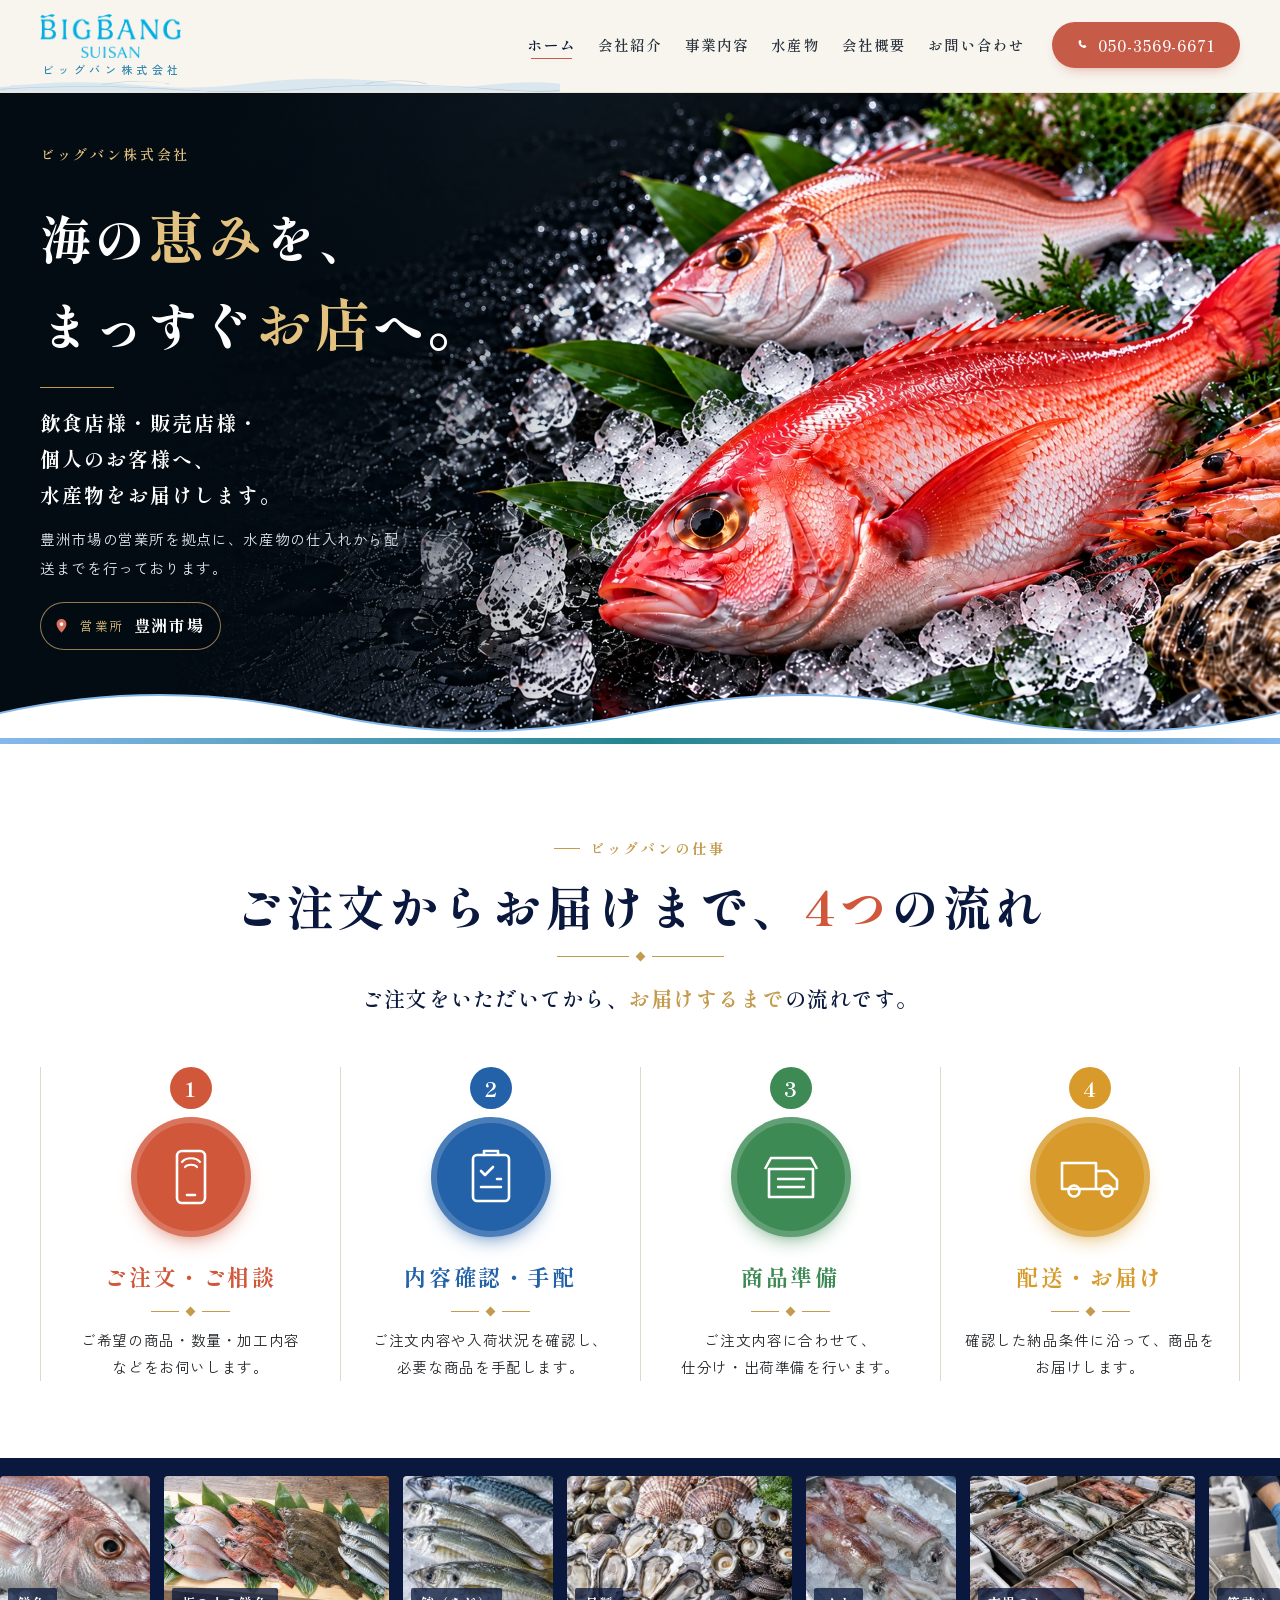
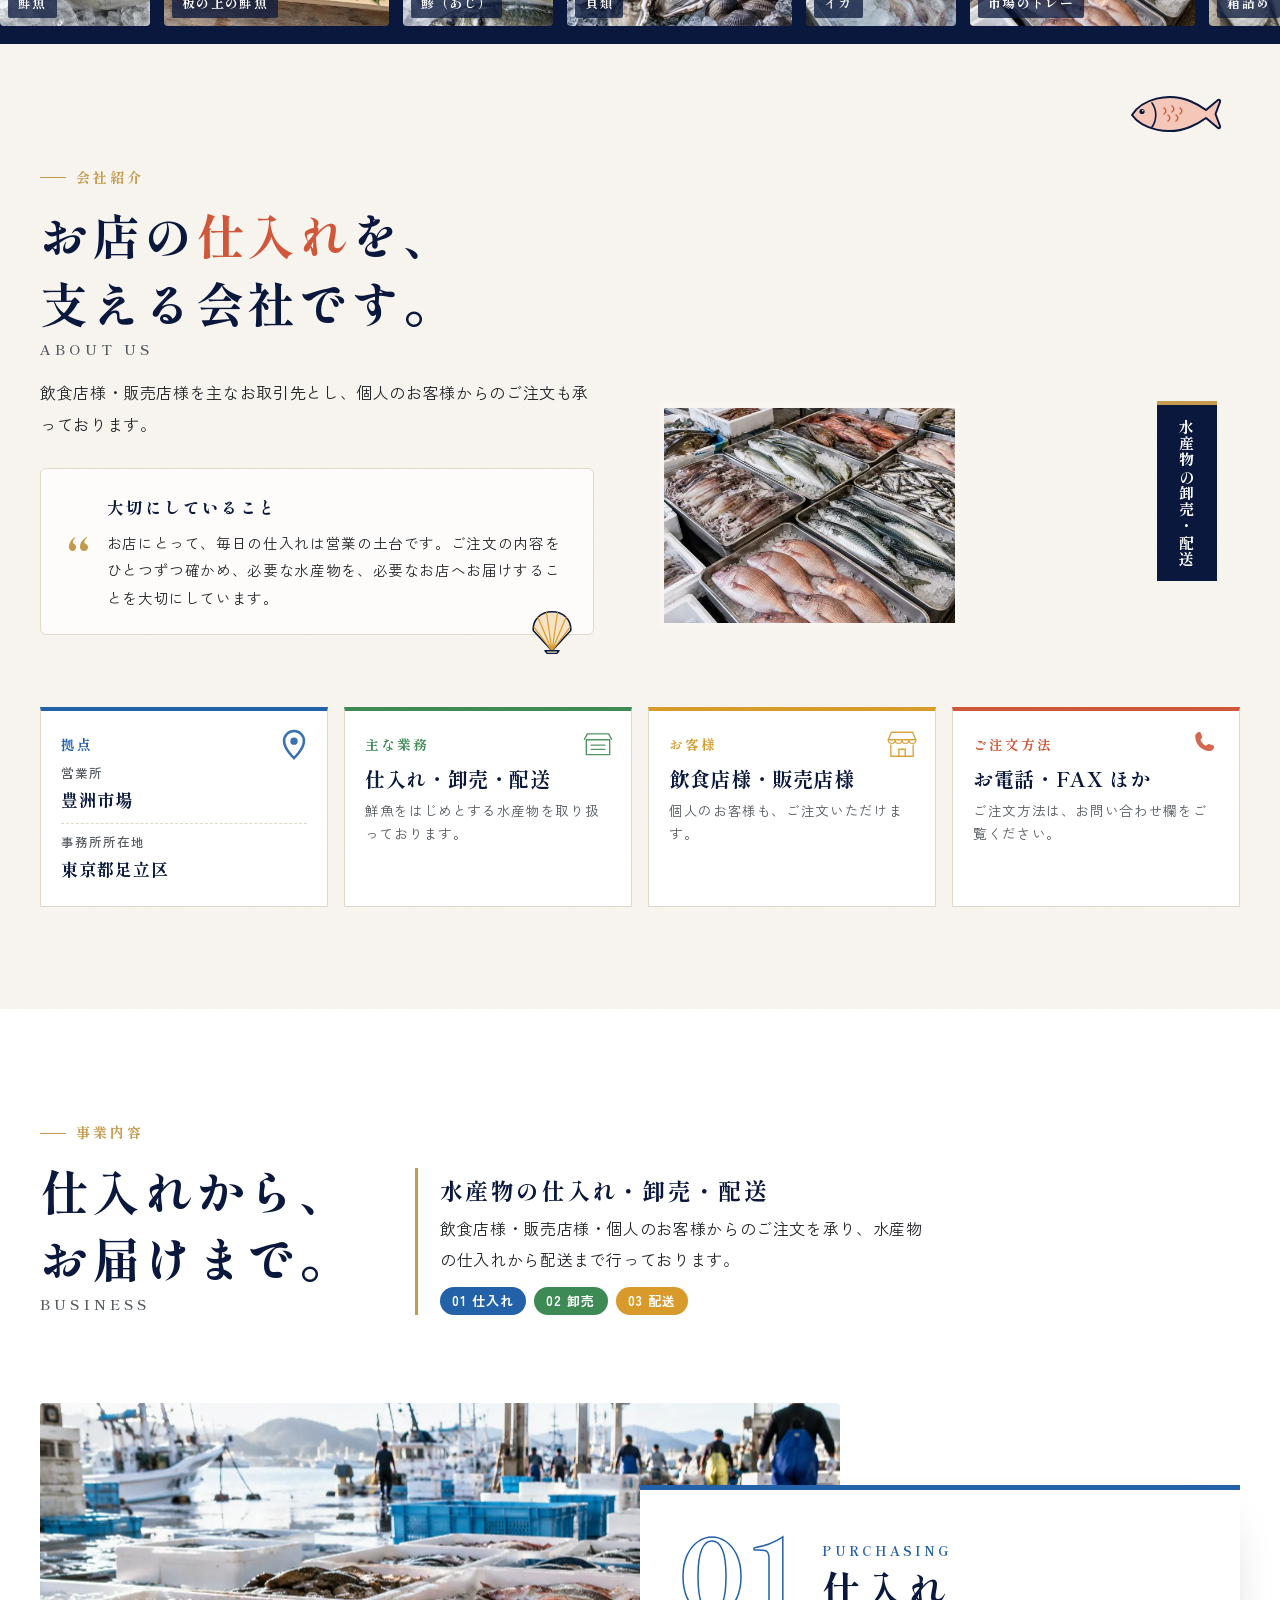
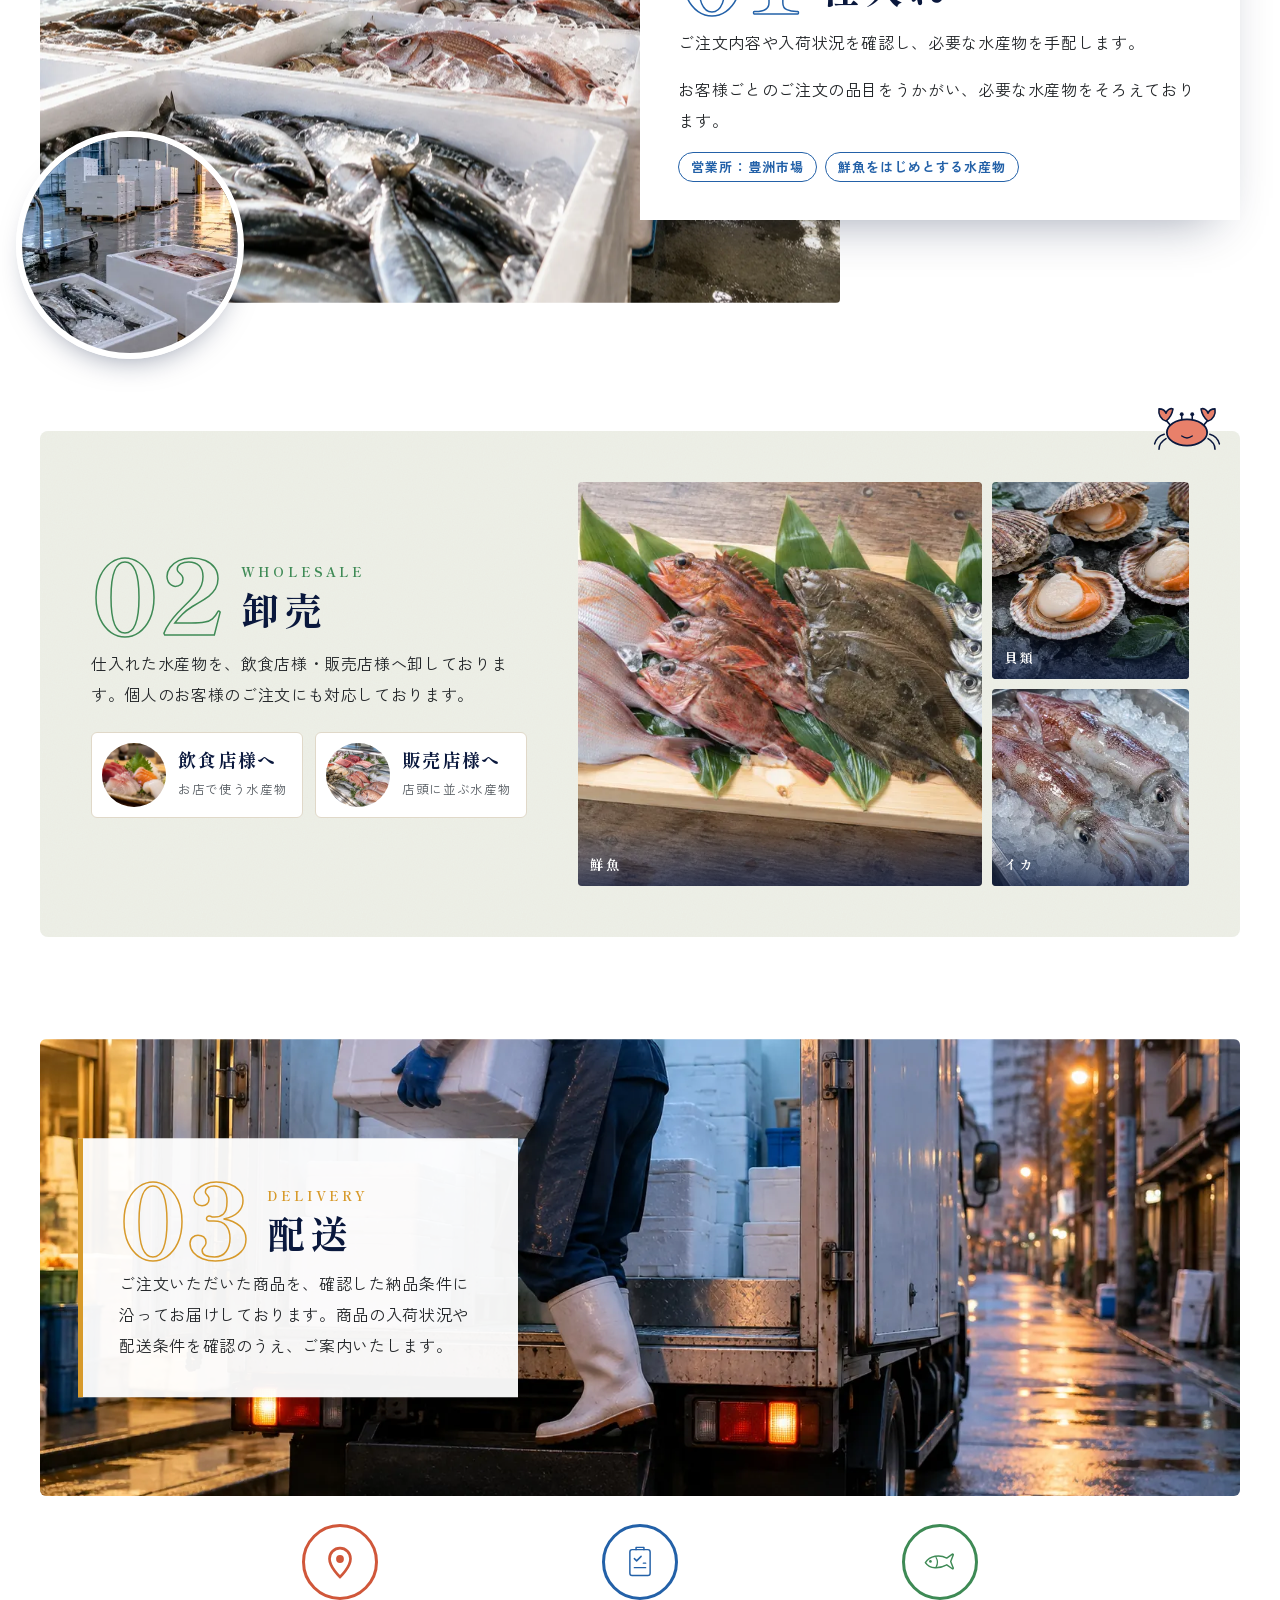
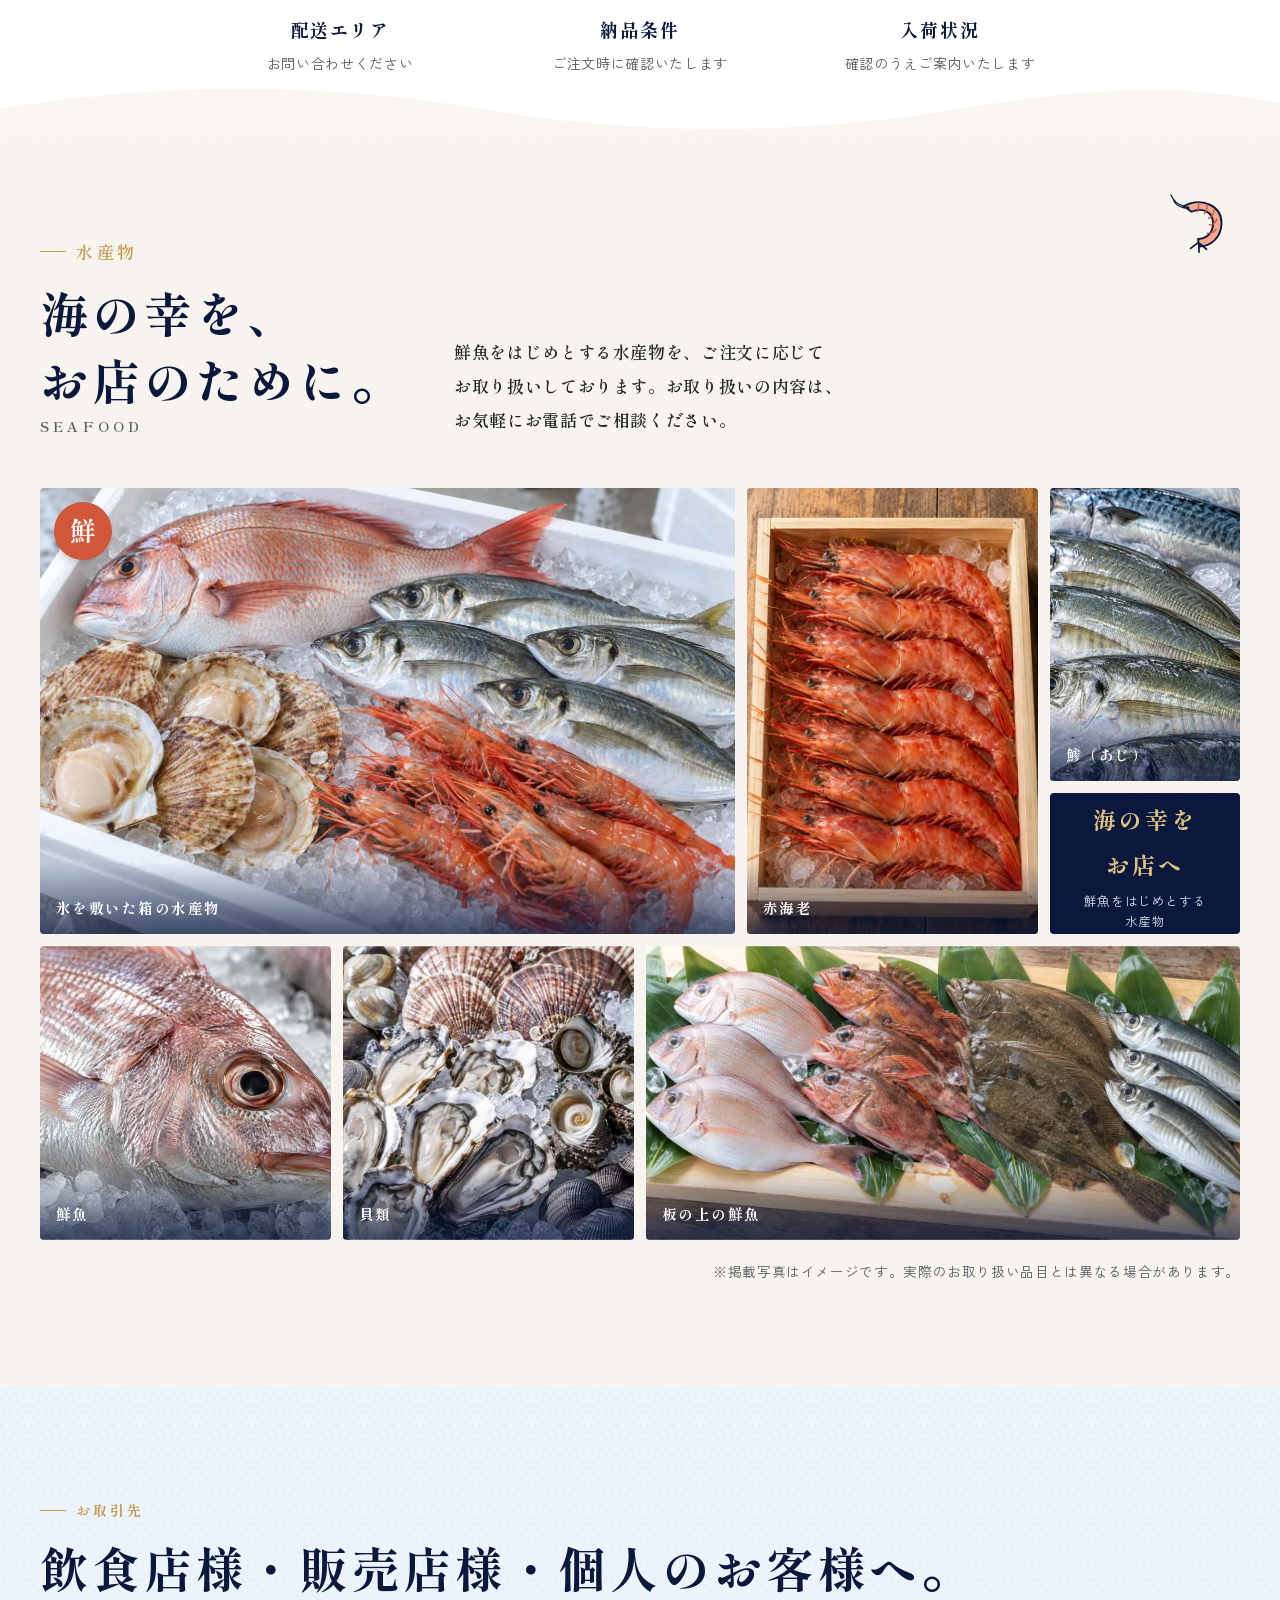
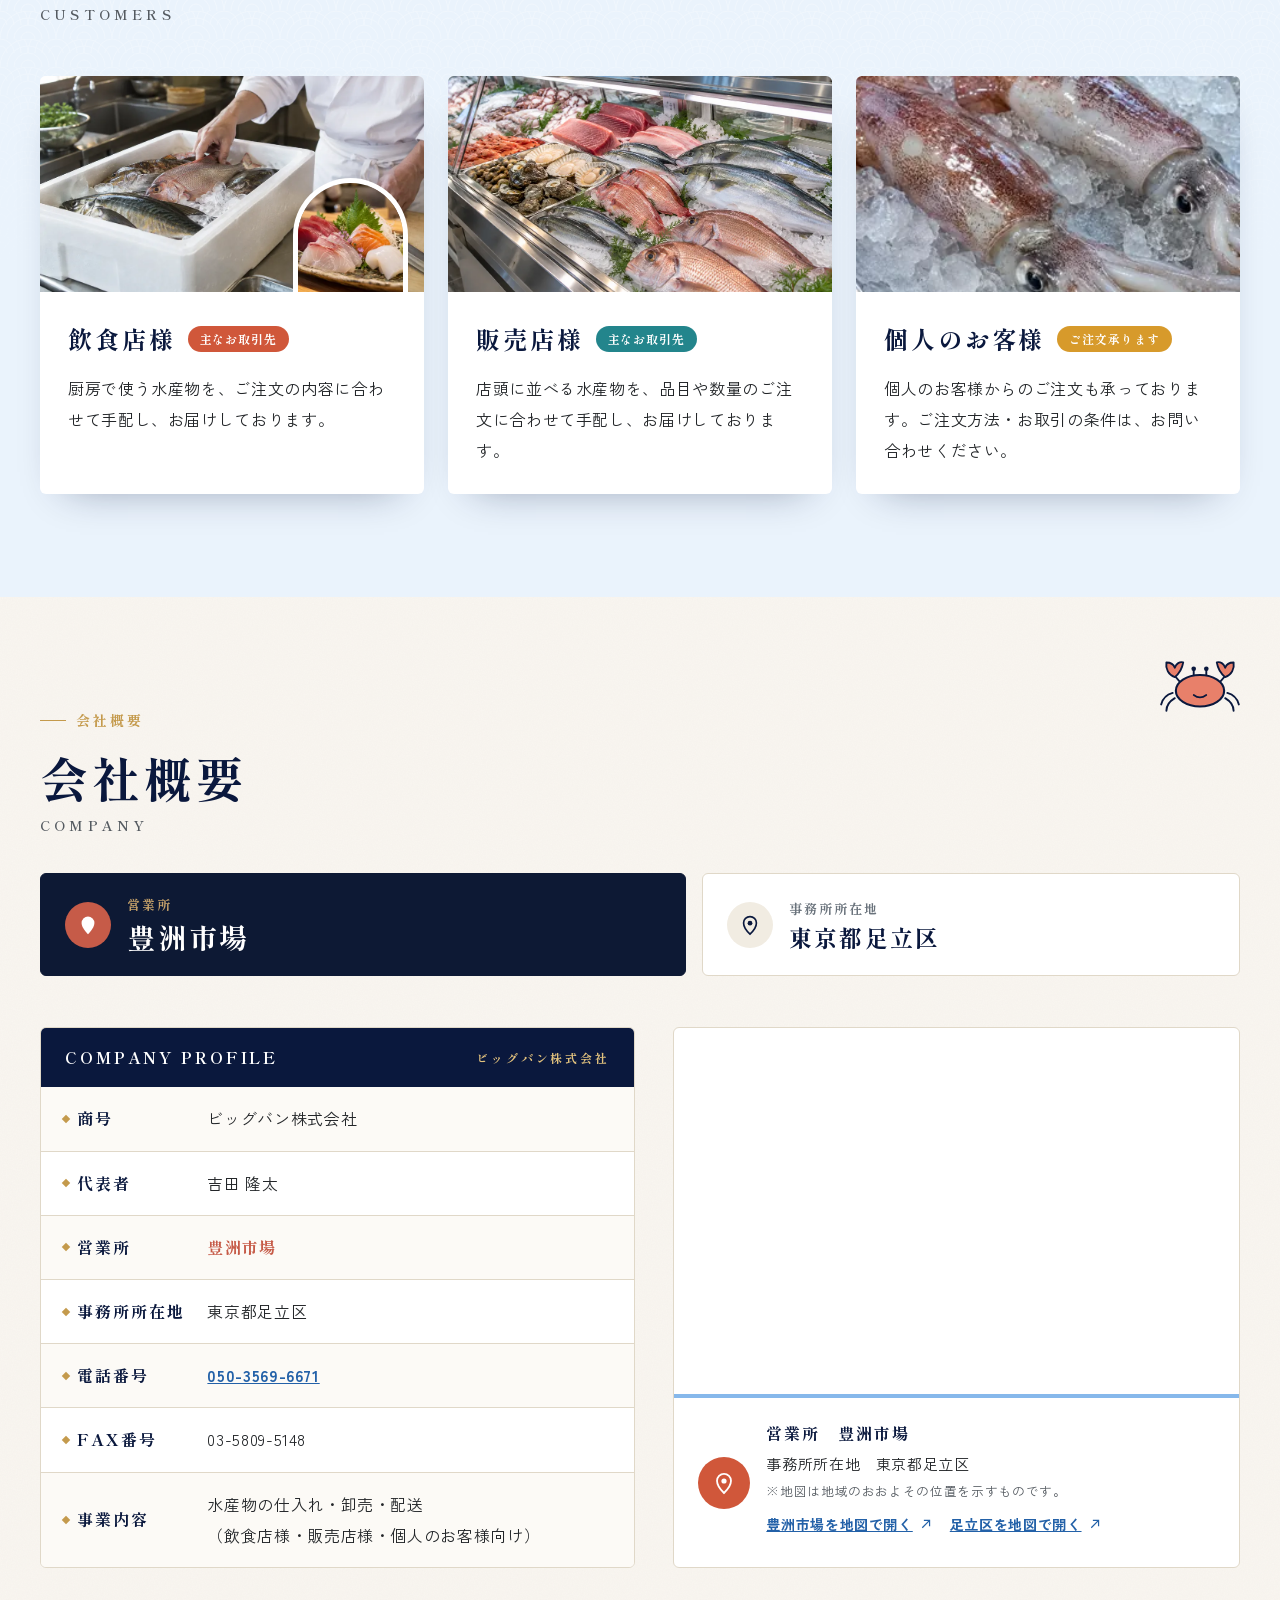
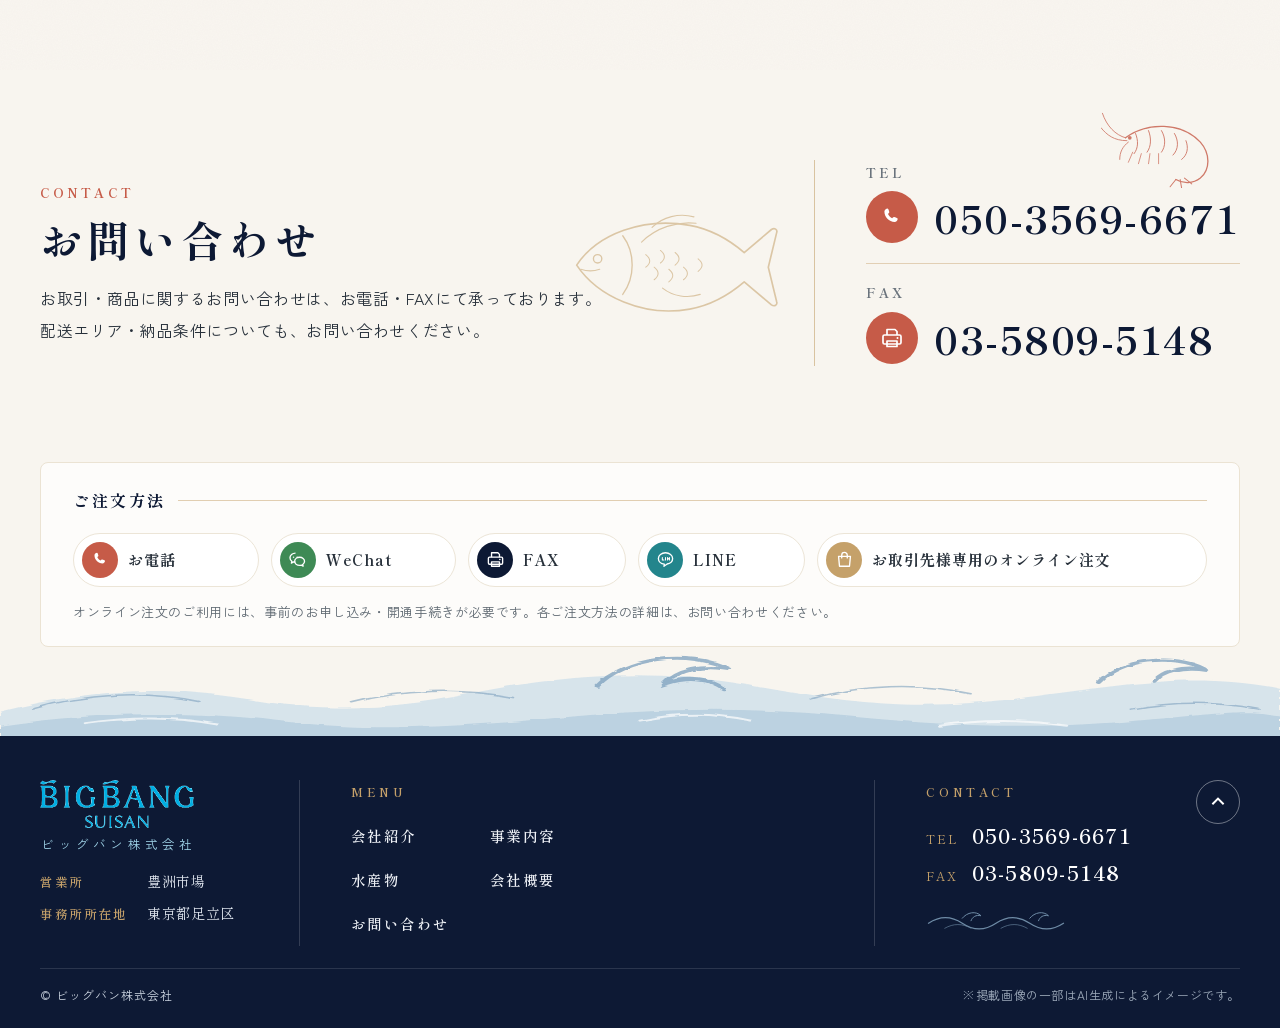
==== commit 5964baca: "水産物の写真名を修正：木箱のエビ→赤海老、青魚→鯵（あじ）（お客様指摘 2026-10-29） Co-Authored-By: Claude Opus 5.5 <noreply@anthropic.c" ====
--- a/index.html
+++ b/index.html
@@ -102,14 +102,14 @@
     <div class="strip-track">
       <figure><img src="assets/images/fresh-fish-320.webp" width="320" height="320" alt="氷の上の鮮魚のイメージ"><figcaption>鮮魚</figcaption></figure>
       <figure><img src="assets/images/seafood-board-760.webp" width="760" height="507" alt="板の上に並ぶ鮮魚のイメージ"><figcaption>板の上の鮮魚</figcaption></figure>
-      <figure><img src="assets/images/blue-fish-320.webp" width="320" height="320" alt="氷の上の青魚のイメージ"><figcaption>青魚</figcaption></figure>
+      <figure><img src="assets/images/blue-fish-320.webp" width="320" height="320" alt="氷の上の鯵のイメージ"><figcaption>鯵（あじ）</figcaption></figure>
       <figure><img src="assets/images/shellfish-560.webp" width="560" height="373" alt="氷の上の貝類のイメージ"><figcaption>貝類</figcaption></figure>
       <figure><img src="assets/images/squid-320.webp" width="320" height="320" alt="氷の上のイカのイメージ"><figcaption>イカ</figcaption></figure>
       <figure><img src="assets/images/market-trays-560.webp" width="560" height="373" alt="トレーに並ぶ水産物のイメージ"><figcaption>市場のトレー</figcaption></figure>
       <figure><img src="assets/images/packing-480.webp" width="480" height="320" alt="鮮魚を氷の箱に入れるイメージ"><figcaption>箱詰め</figcaption></figure>
       <figure aria-hidden="true"><img src="assets/images/fresh-fish-320.webp" width="320" height="320" alt=""><figcaption>鮮魚</figcaption></figure>
       <figure aria-hidden="true"><img src="assets/images/seafood-board-760.webp" width="760" height="507" alt=""><figcaption>板の上の鮮魚</figcaption></figure>
-      <figure aria-hidden="true"><img src="assets/images/blue-fish-320.webp" width="320" height="320" alt=""><figcaption>青魚</figcaption></figure>
+      <figure aria-hidden="true"><img src="assets/images/blue-fish-320.webp" width="320" height="320" alt=""><figcaption>鯵（あじ）</figcaption></figure>
       <figure aria-hidden="true"><img src="assets/images/shellfish-560.webp" width="560" height="373" alt=""><figcaption>貝類</figcaption></figure>
       <figure aria-hidden="true"><img src="assets/images/squid-320.webp" width="320" height="320" alt=""><figcaption>イカ</figcaption></figure>
       <figure aria-hidden="true"><img src="assets/images/market-trays-560.webp" width="560" height="373" alt=""><figcaption>市場のトレー</figcaption></figure>
@@ -217,8 +217,8 @@
       </div>
       <div class="gal">
         <figure class="g1 rv-img"><span class="stamp" aria-hidden="true">鮮</span><img src="assets/images/seafood-assortment-1400.webp" width="1400" height="933" alt="氷を敷いた箱に並ぶ真鯛・アジ・ホタテ・エビのイメージ"><figcaption>氷を敷いた箱の水産物</figcaption></figure>
-        <figure class="g2 rv-img d1"><img src="assets/images/prawns-box-640.webp" width="640" height="960" alt="木箱に並べたエビのイメージ"><figcaption>木箱のエビ</figcaption></figure>
-        <figure class="g3 rv-img d2"><img src="assets/images/horse-mackerel-560.webp" width="560" height="560" alt="氷の上に並ぶアジとサバのイメージ"><figcaption>青魚</figcaption></figure>
+        <figure class="g2 rv-img d1"><img src="assets/images/prawns-box-640.webp" width="640" height="960" alt="木箱に並べた赤海老のイメージ"><figcaption>赤海老</figcaption></figure>
+        <figure class="g3 rv-img d2"><img src="assets/images/horse-mackerel-560.webp" width="560" height="560" alt="氷の上に並ぶ鯵のイメージ"><figcaption>鯵（あじ）</figcaption></figure>
         <figure class="g4 rv d3"><b>海の幸を<br>お店へ</b><span>鮮魚をはじめとする<br>水産物</span></figure>
         <figure class="g5 rv-img"><img src="assets/images/fresh-fish-560.webp" width="560" height="560" alt="氷の上の鮮魚のイメージ"><figcaption>鮮魚</figcaption></figure>
         <figure class="g6 rv-img d1"><img src="assets/images/shellfish-560.webp" width="560" height="373" alt="氷の上の貝類のイメージ"><figcaption>貝類</figcaption></figure>
